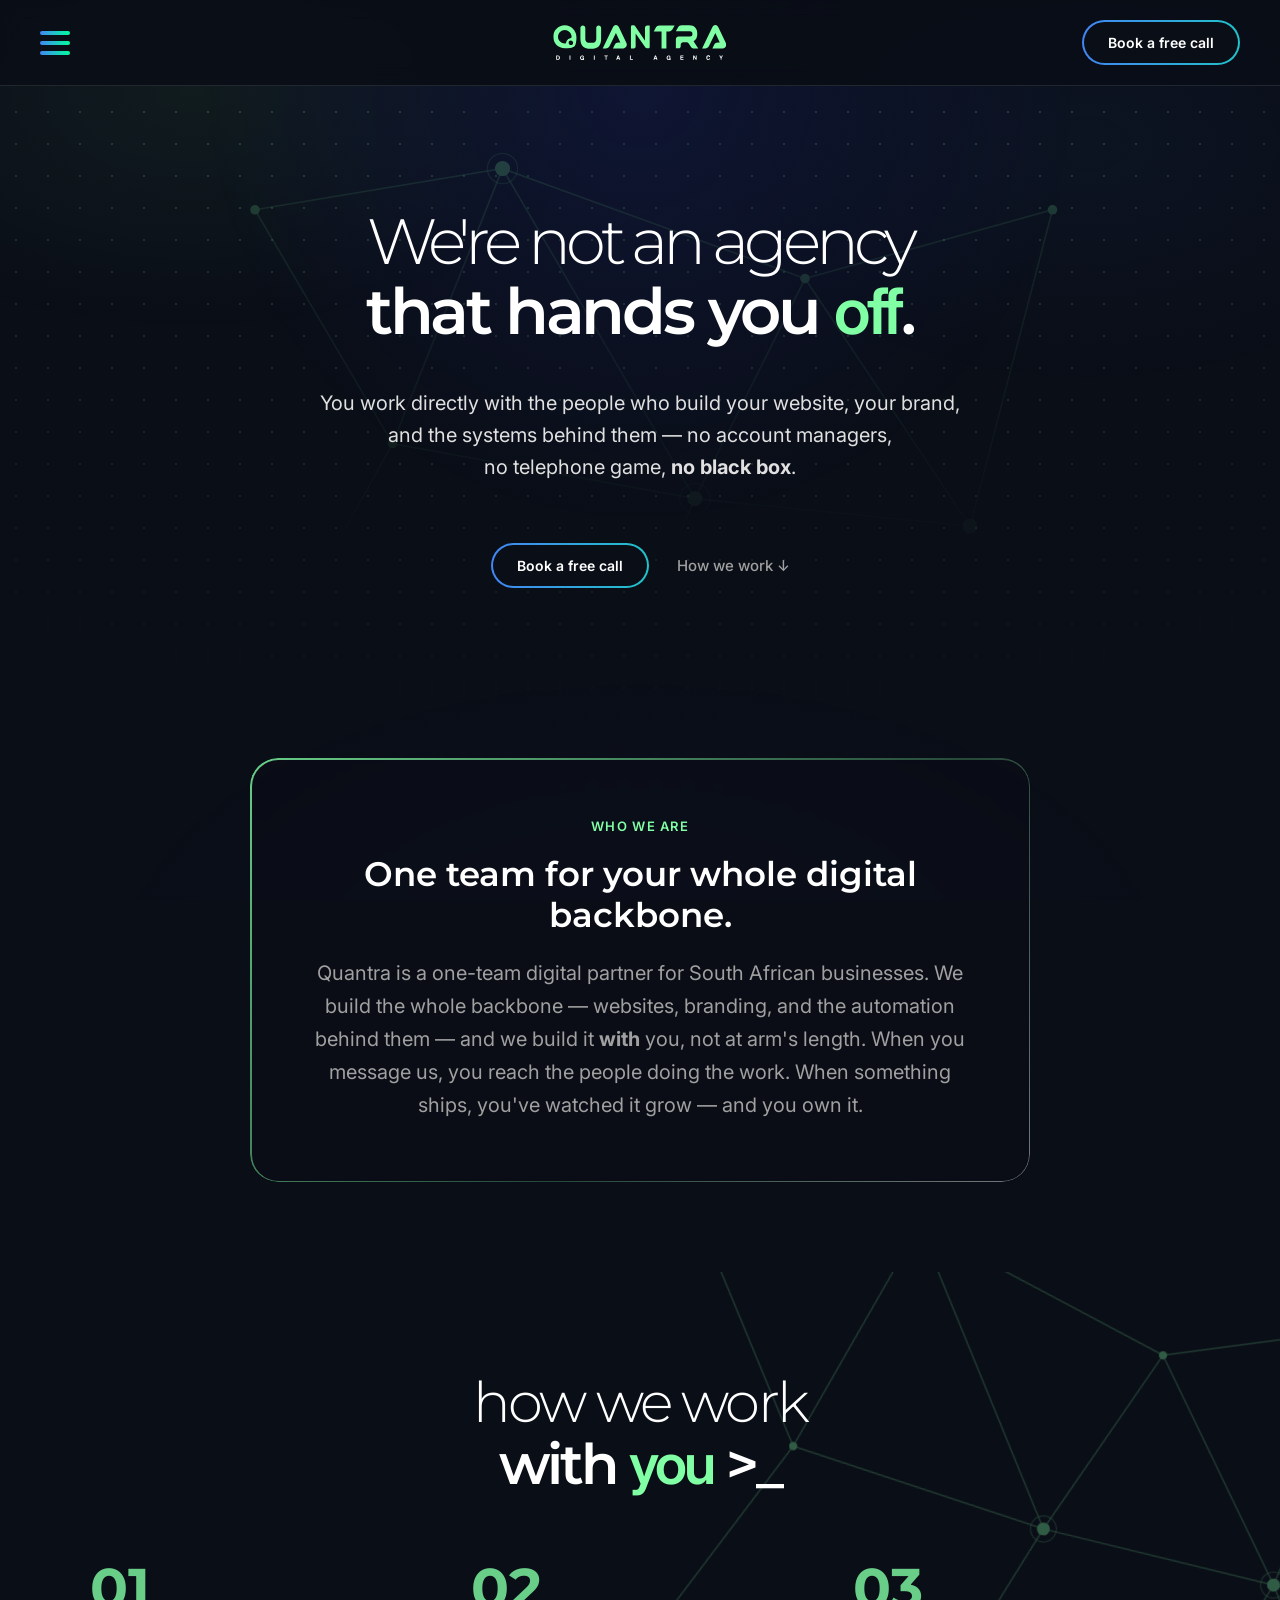
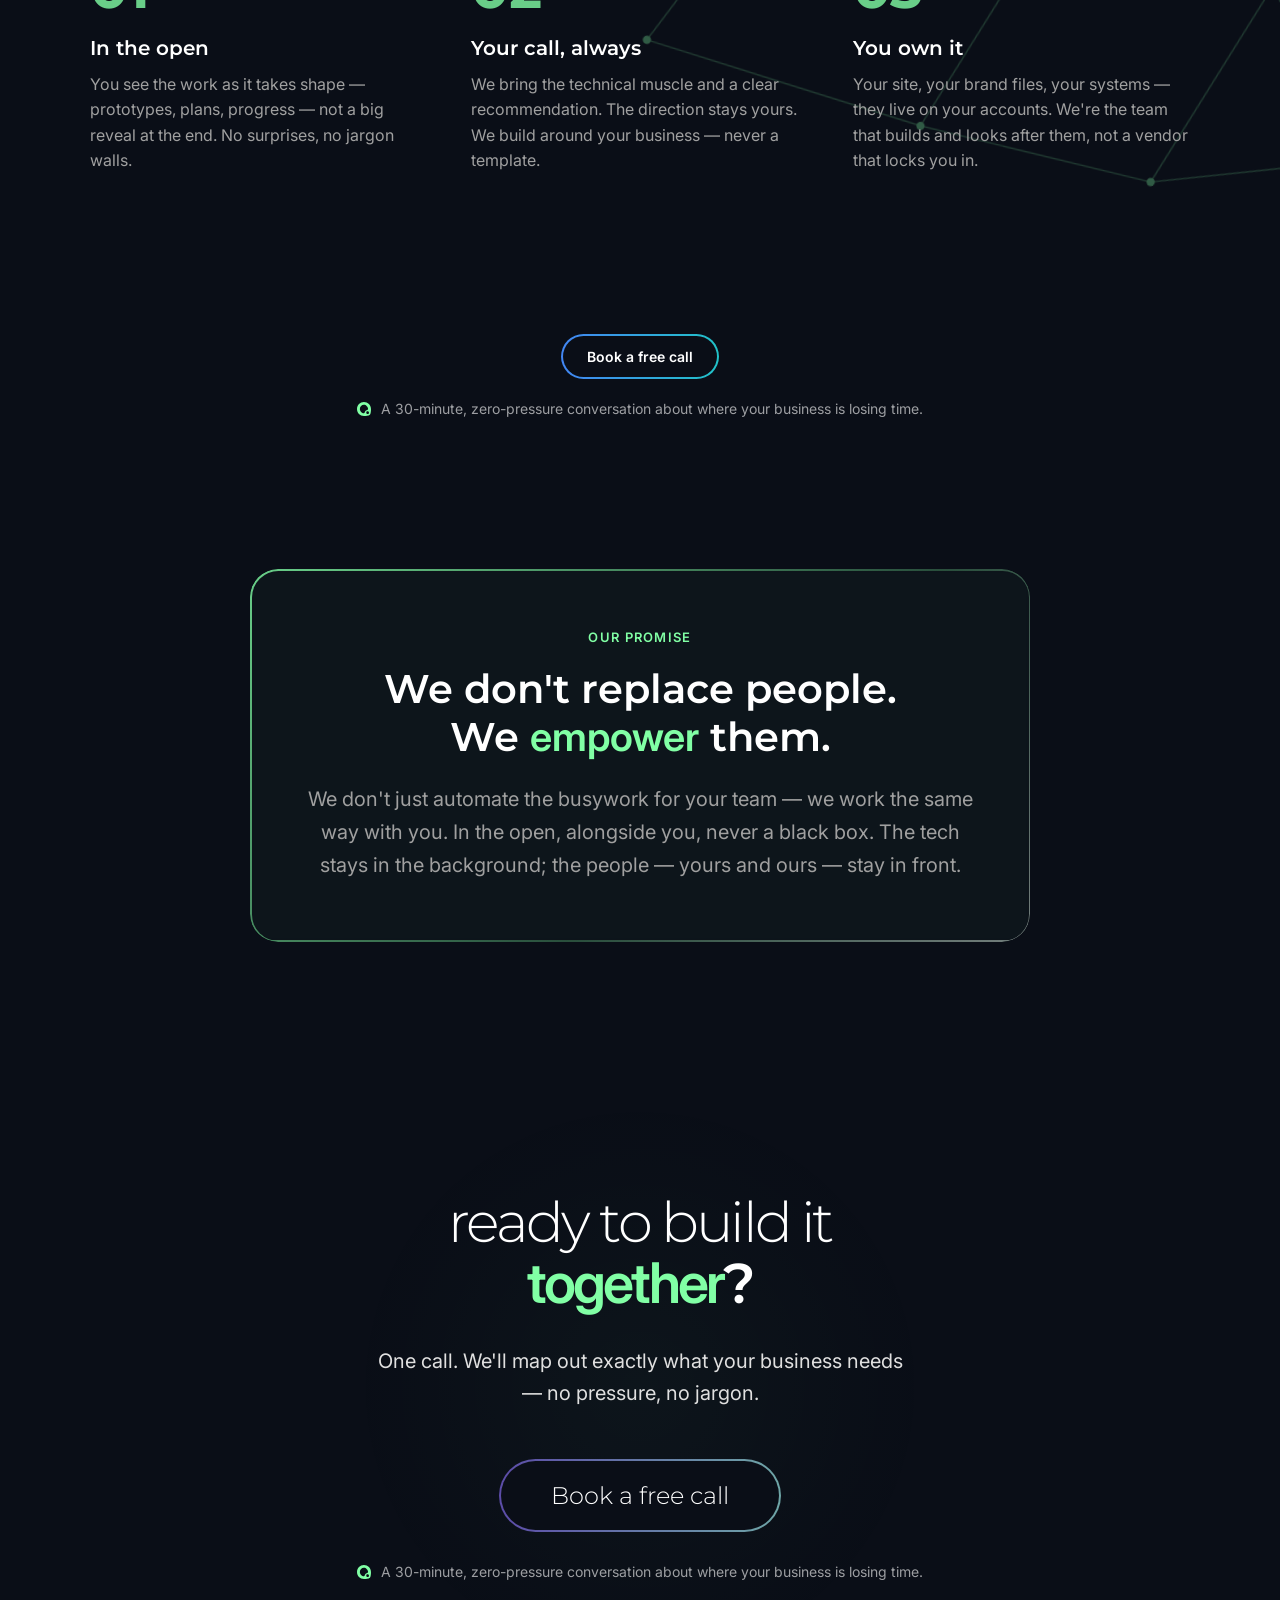
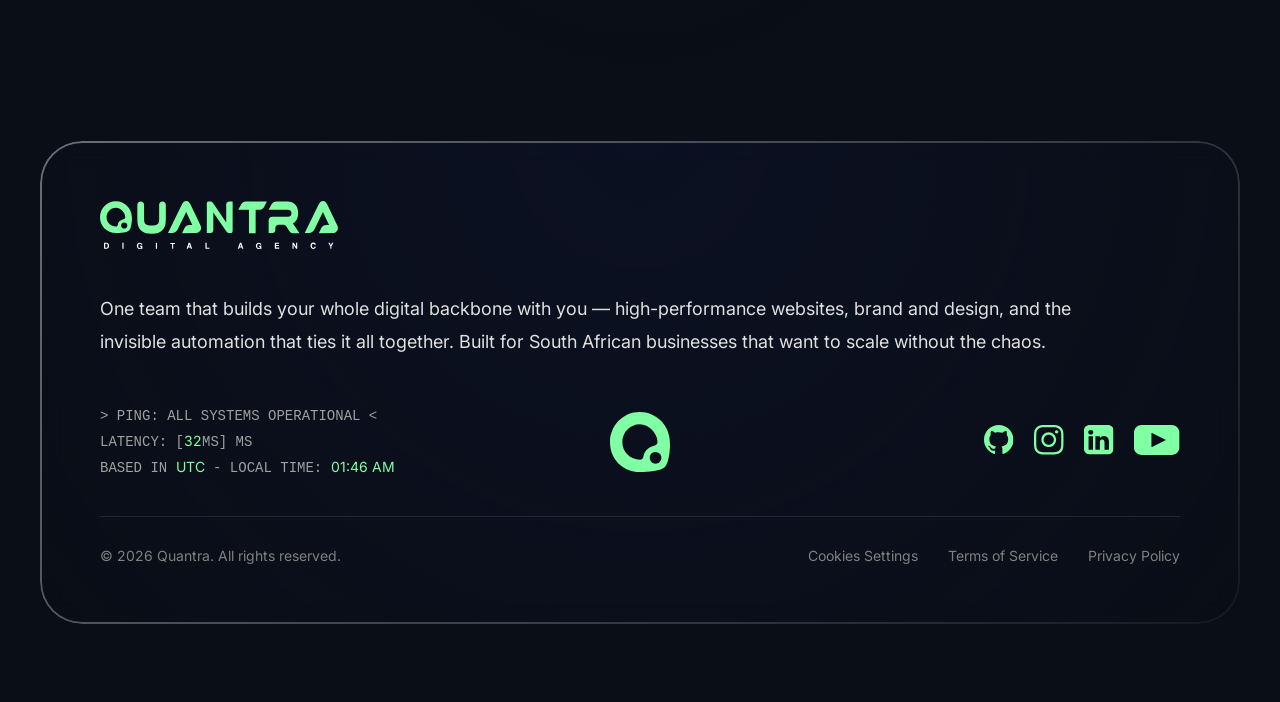
==== pages/about.html @ 76e0c2a2 "Site refresh: per-service design system, contact API, new pages, tool logos - Per-service accent sys" ====
<!DOCTYPE html>
<html lang="en">
<head>
    <meta charset="UTF-8">
    <meta name="viewport" content="width=device-width, initial-scale=1.0">
    <link rel="icon" type="image/svg+xml" href="/assets/brand/icon-logo.svg">
    <title>About — Quantra Digital | You work directly with the team that builds it</title>
    <link rel="preconnect" href="https://fonts.googleapis.com">
    <link rel="preconnect" href="https://fonts.gstatic.com" crossorigin>
    <link href="https://fonts.googleapis.com/css2?family=Inter:wght@400;500;600&family=Montserrat:wght@300;600;700&display=swap" rel="stylesheet">
    <link rel="stylesheet" href="/css/styles.css">
    <meta name="description" content="Quantra Digital is a one-team digital partner for South African businesses. We build your websites, branding, and automation with you — directly, in the open, and you own everything we ship.">
    <link rel="canonical" href="https://quantratech.co.za/about">
    <meta name="robots" content="index,follow">
    <meta name="theme-color" content="#0A0E17">
    <meta property="og:type" content="website">
    <meta property="og:site_name" content="Quantra Digital">
    <meta property="og:title" content="About — Quantra Digital | You work directly with the team that builds it">
    <meta property="og:description" content="One team that builds your whole digital backbone with you — directly, in the open, and you own everything we ship. Built for South African businesses.">
    <meta property="og:url" content="https://quantratech.co.za/about">
    <meta property="og:image" content="https://quantratech.co.za/assets/brand/og-image.png">
    <meta property="og:image:width" content="1200">
    <meta property="og:image:height" content="630">
    <meta name="twitter:card" content="summary_large_image">
    <meta name="twitter:title" content="About — Quantra Digital">
    <meta name="twitter:description" content="One team that builds your whole digital backbone with you — directly, in the open, and you own everything we ship.">
    <meta name="twitter:image" content="https://quantratech.co.za/assets/brand/og-image.png">
</head>
<body>

    <nav class="navbar">
        <div class="hamburger">
            <span></span>
            <span></span>
            <span></span>
        </div>
        <div class="logo">
            <img src="/assets/brand/QuantraDigital_Logo_Full.svg" alt="Quantra Logo" class="logo-img">
        </div>
        <a href="/contact?from=about" class="nav-btn">Book a free call</a>
    </nav>

    <div class="side-menu-overlay"></div>
    <div class="side-menu">
        <div class="side-menu-header">
            <span class="terminal-title">root@quantra:~#</span>
            <button class="close-menu-btn">&times;</button>
        </div>
        <div class="side-menu-links">
            <a href="/" class="terminal-link">
                <span class="prompt">&gt;_</span> <span class="link-text">Home</span>
            </a>
            <a href="/web-dev" class="terminal-link">
                <span class="prompt">&gt;_</span> <span class="link-text">Web Development</span>
            </a>
            <a href="/design" class="terminal-link">
                <span class="prompt">&gt;_</span> <span class="link-text">Branding &amp; Design</span>
            </a>
            <a href="/automation" class="terminal-link">
                <span class="prompt">&gt;_</span> <span class="link-text">Automation</span>
            </a>
            <a href="/about" class="terminal-link active-link">
                <span class="prompt">&gt;_</span> <span class="link-text">About</span>
            </a>
            <div class="terminal-link disabled">
                <span class="prompt">&gt;_</span> <span class="link-text">Coming Soon<span class="blink">_</span></span>
            </div>
            <a href="/contact?from=menu" class="terminal-link">
                <span class="prompt">&gt;_</span> <span class="link-text">Book a Call</span>
            </a>
        </div>
    </div>

    <!-- 1. HERO — identity-led -->
    <header class="hero-section">
        <div class="hero-content">
            <h1 class="hero-title-light">We're not an agency</h1>
            <h2 class="hero-title-bold">that hands you <span class="brand-green">off</span>.</h2>
            <p class="hero-subtitle">
                You work directly with the people who build your website, your brand,<br>
                and the systems behind them &mdash; no account managers,<br>
                no telephone game, <strong>no black box</strong>.
            </p>
            <div class="hero-cta-row">
                <a href="/contact?from=about" class="nav-btn">Book a free call</a>
                <a href="#how" class="hero-secondary-link">How we work &darr;</a>
            </div>
        </div>
    </header>

    <!-- 2. WHO WE ARE — warm / soft -->
    <section class="warm-section">
        <div class="warm-card">
            <span class="warm-eyebrow">Who we are</span>
            <h2 class="warm-title">One team for your whole digital backbone.</h2>
            <p class="warm-body">
                Quantra is a one-team digital partner for South African businesses. We build the
                whole backbone &mdash; websites, branding, and the automation behind them &mdash;
                and we build it <strong>with</strong> you, not at arm's length. When you message us,
                you reach the people doing the work. When something ships, you've watched it grow
                &mdash; and you own it.
            </p>
        </div>
    </section>

    <!-- 3. HOW WE WORK WITH YOU — numbered (parallax host) -->
    <section class="why-section has-parallax" id="how">
        <div class="parallax-node parallax-node--a" data-speed="-0.22" data-tf="rotate(8deg) scale(1.15)" aria-hidden="true"></div>
        <div class="why-inner">
            <div class="why-heading">
                <h2 class="empower-light">how we work</h2>
                <h2 class="empower-bold">with <span class="brand-green">you</span> &gt;_</h2>
            </div>
            <div class="why-grid">
                <div class="why-item">
                    <div class="why-num">01</div>
                    <h3 class="why-item-title">In the open</h3>
                    <p class="why-item-text">You see the work as it takes shape &mdash; prototypes, plans, progress &mdash; not a big reveal at the end. No surprises, no jargon walls.</p>
                </div>
                <div class="why-item">
                    <div class="why-num">02</div>
                    <h3 class="why-item-title">Your call, always</h3>
                    <p class="why-item-text">We bring the technical muscle and a clear recommendation. The direction stays yours. We build around your business &mdash; never a template.</p>
                </div>
                <div class="why-item">
                    <div class="why-num">03</div>
                    <h3 class="why-item-title">You own it</h3>
                    <p class="why-item-text">Your site, your brand files, your systems &mdash; they live on your accounts. We're the team that builds and looks after them, not a vendor that locks you in.</p>
                </div>
            </div>
        </div>
    </section>

    <!-- 4. MID CTA -->
    <section class="cta-section">
        <a href="/contact?from=about-mid" class="nav-btn">Book a free call</a>
        <div class="cta-note">
            <img src="/assets/brand/icon-logo.svg" alt="Quantra Icon" class="cta-icon">
            <span class="cta-note-text">A 30-minute, zero-pressure conversation about where your business is losing time.</span>
        </div>
    </section>

    <!-- 5. THE PROMISE — warm / soft -->
    <section class="warm-section">
        <div class="warm-card warm-card--promise">
            <span class="warm-eyebrow">Our promise</span>
            <h2 class="warm-title">We don't replace people.<br>We <span class="brand-green">empower</span> them.</h2>
            <p class="warm-body">
                We don't just automate the busywork for your team &mdash; we work the same way with
                you. In the open, alongside you, never a black box. The tech stays in the background;
                the people &mdash; yours and ours &mdash; stay in front.
            </p>
        </div>
    </section>

    <!-- 6. FINAL CTA -->
    <section class="final-cta-section">
        <div class="final-cta-container">
            <div class="final-cta-header">
                <h2 class="empower-light">ready to build it</h2>
                <h2 class="empower-bold"><span class="brand-green">together</span>?</h2>
                <p class="final-cta-subtitle">One call. We'll map out exactly what your business needs<br>&mdash; no pressure, no jargon.</p>
            </div>
            <a href="/contact?from=about-final" class="large-cta-btn">Book a free call</a>
            <div class="cta-note">
                <img src="/assets/brand/icon-logo.svg" alt="Quantra Icon" class="cta-icon">
                <span class="cta-note-text">A 30-minute, zero-pressure conversation about where your business is losing time.</span>
            </div>
        </div>
    </section>

    <footer class="footer-section">
        <div class="footer-card">
            <img src="/assets/brand/QuantraDigital_Logo_Full.svg" alt="Quantra Logo" class="footer-logo">
            <p class="footer-bio">One team that builds your whole digital backbone with you &mdash; high-performance websites, brand and design, and the invisible automation that ties it all together. Built for South African businesses that want to scale without the chaos.</p>
            <div class="footer-middle">
                <div class="footer-terminal">
                    <p>&gt; PING: ALL SYSTEMS OPERATIONAL &lt;</p>
                    <p>LATENCY: [<span id="live-latency" class="brand-green">23</span>ms] MS</p>
                    <p>BASED IN <span id="live-location" class="brand-green">LOADING...</span> - Local Time: <span id="live-time" class="brand-green">00:00</span></p>
                </div>
                <div class="footer-centerpiece">
                    <img src="/assets/brand/icon-logo.svg" alt="Spinning Logo" class="spin-logo">
                </div>
                <div class="footer-socials">
                    <a href="https://github.com/Zewn-ops" target="_blank" class="social-icon">
                        <img src="/assets/social/icon-github.svg" alt="GitHub">
                    </a>
                    <a href="https://www.instagram.com/quantra.digital/" target="_blank" class="social-icon">
                        <img src="/assets/social/icon-instagram.svg" alt="Instagram">
                    </a>
                    <a href="https://www.linkedin.com/company/quantratech-digital-agency" target="_blank" class="social-icon">
                        <img src="/assets/social/icon-linkedin.svg" alt="LinkedIn">
                    </a>
                    <a href="https://www.youtube.com/@QuantraDigital" target="_blank" class="social-icon">
                        <img src="/assets/social/icon-youtube.svg" alt="YouTube">
                    </a>
                </div>
            </div>
            <div class="footer-divider"></div>
            <div class="footer-bottom">
                <p>&copy; 2026 Quantra. All rights reserved.</p>
                <div class="footer-links">
                    <a href="/cookies">Cookies Settings</a>
                    <a href="/terms">Terms of Service</a>
                    <a href="/privacy">Privacy Policy</a>
                </div>
            </div>
        </div>
    </footer>

    <div class="glass-modal-overlay" id="feature-modal">
        <div class="glass-modal-card">
            <div class="modal-header">
                <span class="terminal-title">root@quantra</span>
                <button class="close-modal-btn" id="close-feature-modal">&times;</button>
            </div>
            <div class="modal-body">
                <img src="" alt="Feature Icon" id="modal-icon" class="modal-feature-icon">
                <span class="modal-terminal-prompt" id="modal-term-text"></span>
                <p id="modal-paragraph-text"></p>
            </div>
        </div>
    </div>

    <div class="glass-modal-overlay" id="process-modal">
        <div class="glass-modal-card">
            <div class="modal-header">
                <span class="terminal-title">root@quantra</span>
                <button class="close-modal-btn" id="close-process-modal">&times;</button>
            </div>
            <div class="modal-body">
                <span class="modal-terminal-prompt" id="process-term-text"></span>
                <p id="process-paragraph-text"></p>
            </div>
        </div>
    </div>

    <script src="/js/main.js"></script>
</body>
</html>
---- css/styles.css ----
@import url('tokens.css');

/* --- 0. CSS CUSTOM PROPERTIES --- */
:root {
    --brand-green: #81FFA5;
    --bg-dark: #0A0E17;
    --text-light: #e0e0e0;
    --border-subtle: rgba(255, 255, 255, 0.1);
    --bg-tint-pledge: rgba(129, 255, 165, 0.015);
}

/* --- 1. GLOBAL RESET & TYPOGRAPHY --- */
* {
    margin: 0;
    padding: 0;
    box-sizing: border-box;
    font-family: 'Inter', sans-serif;
}

html {
    background-color: var(--bg-dark);
}

body {
    background-color: transparent; /* ambient bg layers (Section 24) show through */
    color: white;
    position: relative; /* positioning context for .parallax-bg (Section 24) */
}

/* --- 2. NAVIGATION BAR --- */
.navbar {
    display: flex;
    justify-content: space-between;
    align-items: center;
    padding: 20px 40px;
    border-bottom: 1px solid var(--border-subtle);
    position: sticky;
    top: 0;
    z-index: 100;
    background-color: rgba(10, 14, 23, 0.85);
    backdrop-filter: blur(10px);
    -webkit-backdrop-filter: blur(10px);
}

/* - 3. HAMBURGER MENU - */
.hamburger {
    display: flex;
    flex-direction: column;
    gap: 6px;
    cursor: pointer;
    position: relative;
    z-index: 100;
}

.hamburger span {
    width: 30px;
    height: 4px;
    border-radius: 2px;
    background: linear-gradient(90deg, #4286f4, #00ff9d);
}

/* --- 4. LOGO --- */
.logo {
    position: absolute;
    left: 50%;
    transform: translateX(-50%);
}

.logo-img {
    height: 35px;
    width: auto;
    max-width: 250px;
    display: block;
}

/* --- 5. NAV BUTTONS --- */
.nav-btn {
    -webkit-appearance: none;
    appearance: none;
    display: inline-block;
    text-align: center;
    text-decoration: none;

    background-color: transparent;
    color: white !important; /* needed to override browser link/button colour defaults */
    padding: 12px 24px;
    font-size: 14px;
    border-radius: 30px;
    cursor: pointer;
    font-weight: 600;

    border: 2px solid transparent;
    background-image:
        linear-gradient(var(--bg-dark), var(--bg-dark)),
        linear-gradient(to right, #4286f4, #00ff9d);
    background-origin: border-box;
    -webkit-background-clip: padding-box, border-box;
    background-clip: padding-box, border-box;
}

/* Back button — same pill shape, slightly muted */
.nav-back-btn {
    opacity: 0.75;
    font-size: 13px;
}
.nav-back-btn:hover {
    opacity: 1;
}

/* --- 6. HERO SECTION --- */
.hero-section {
    display: flex;
    justify-content: center;
    padding: 120px 20px 80px 20px;
    text-align: center;
    background: radial-gradient(circle at top, var(--hero-glow) 0%, transparent 50%);
}

.hero-content {
    max-width: 1000px;
    display: flex;
    flex-direction: column;
    align-items: center;
    position: relative; /* sit above the sharp-hero node motif (Section 24) */
    z-index: 1;
}

.hero-title-light {
    font-family: 'Montserrat', sans-serif;
    font-size: 64px;
    font-weight: 300;
    letter-spacing: -0.08em;
    line-height: 1.1;
}

.hero-title-bold {
    font-family: 'Montserrat', sans-serif;
    font-size: 64px;
    font-weight: 600;
    letter-spacing: -0.05em;
    line-height: 1.1;
    margin-bottom: 40px;
}

.hero-subtitle, .hero-description {
    font-family: 'Inter', sans-serif;
    font-size: 20px;
    color: var(--text-light);
    line-height: 1.6;
    margin-bottom: 20px;
}

/* --- 7. BRAND COLOURS --- */
.brand-green {
    color: var(--brand-green);
}

.hero-highlight {
    display: inline-block;
    background: linear-gradient(90deg, #4b6cb7, #5c4ca8);
    color: white;
    padding: 6px 12px;
    border-radius: 4px;
    font-weight: 600;
    font-size: 16px;
    margin-top: 10px;
}

/* --- 8. EMPOWER SECTION --- */
.empower-section {
    padding: 100px 40px;
    display: flex;
    justify-content: center;
}

.empower-content {
    display: flex;
    max-width: 1400px;
    width: 100%;
    gap: 40px;
    align-items: center;
}

.empower-left {
    flex: 0 0 40%;
    max-width: 40%;
    display: flex;
    flex-direction: column;
    justify-content: center;
}

.empower-light {
    font-family: 'Montserrat', sans-serif;
    font-size: 56px;
    font-weight: 300;
    letter-spacing: -0.05em;
    line-height: 1.1;
}

.empower-bold {
    font-family: 'Montserrat', sans-serif;
    font-size: 56px;
    font-weight: 600;
    letter-spacing: -0.05em;
    line-height: 1.1;
}

.empower-icon {
    font-size: 40px;
    margin: 80px 0;
}

.empower-text p {
    font-family: 'Inter', sans-serif;
    font-size: 20px;
    color: var(--text-light);
    line-height: 1.6;
    margin-bottom: 20px;
}

.terminal-prompt {
    color: var(--brand-green);
    font-weight: bold;
    font-family: monospace;
    font-size: 18px;
}

.empower-right {
    flex: 0 0 60%;
    max-width: 60%;
    padding: 80px 50px;
    border-radius: 80px 0px 80px 0px;
    overflow: visible;

    background-image: url('/assets/logos/bg-mountain.webp');
    background-size: cover;
    background-position: center;
    background-repeat: no-repeat;
}

.cards-grid {
    display: grid;
    grid-template-columns: 1fr 1fr;
    gap: 24px;
    width: 100%;
}

/* --- 9. FEATURE CARDS (Apple glass) --- */
.feature-card {
    padding: 40px 20px;
    display: flex;
    flex-direction: column;
    align-items: center;
    justify-content: center;
    border-radius: 32px;
    text-align: center;
    position: relative;
    z-index: 1;
    cursor: pointer;

    background: rgba(10, 14, 23, 0.4);
    backdrop-filter: blur(1px);
    -webkit-backdrop-filter: blur(1px);

    transition: transform 0.5s cubic-bezier(0.25, 1, 0.5, 1), box-shadow 0.5s cubic-bezier(0.25, 1, 0.5, 1);
}

.feature-card:hover {
    transform: translateY(-8px);
    box-shadow: 0 20px 40px rgba(0, 0, 0, 0.5), 0 0 20px rgba(var(--brand-green-rgb), 0.05);
}

/* Border base */
.feature-card::before {
    content: "";
    position: absolute;
    inset: 0;
    border-radius: 32px;
    padding: 2px;
    -webkit-mask:
        linear-gradient(#fff 0 0) content-box,
        linear-gradient(#fff 0 0);
    -webkit-mask-composite: xor;
    mask-composite: exclude;
    z-index: -1;
}

/* Shimmer gradients */
.border-green::before {
    background: linear-gradient(135deg,
        rgba(var(--brand-green-rgb), 1) 0%,
        rgba(var(--brand-green-rgb), 1) 17%,
        rgba(var(--brand-green-rgb), 0.3) 34%,
        rgba(var(--brand-green-rgb), 1) 53%,
        rgba(var(--brand-green-rgb), 1) 75%,
        rgba(var(--brand-green-rgb), 0.3) 100%
    );
}

.border-white::before {
    background: linear-gradient(135deg,
        rgba(255, 255, 255, 1) 0%,
        rgba(255, 255, 255, 1) 17%,
        rgba(255, 255, 255, 0.3) 34%,
        rgba(255, 255, 255, 1) 53%,
        rgba(255, 255, 255, 1) 75%,
        rgba(255, 255, 255, 0.3) 100%
    );
}

.feature-svg {
    height: 60px;
    width: auto;
    margin-bottom: 20px;
    display: inline-block;
}

.feature-card h4 {
    font-family: 'Montserrat', sans-serif;
    font-size: 24px;
    font-weight: 700;
    margin-bottom: 12px;
    line-height: 1.2;
}

.feature-card p {
    font-size: 20px;
    font-weight: 500;
    color: var(--text-light);
    line-height: 1.4;
}

/* --- 10. CTA SECTION --- */
.cta-section {
    display: flex;
    flex-direction: column;
    align-items: center;
    justify-content: center;
    gap: 20px;
    padding: 60px 0;
    text-align: center;
}

.cta-note {
    display: flex;
    align-items: center;
    gap: 10px;
}

.cta-icon {
    width: 14px;
    height: 14px;
}

.cta-note-text {
    font-size: 14px;
    color: rgba(255, 255, 255, 0.6);
    margin: 0;
    line-height: 1.4;
    text-align: left;
}

/* --- 11. LOGO SLIDER SECTION --- */
.slider-section {
    display: flex;
    justify-content: center;
    padding: 40px 40px 120px;
}

.slider-card {
    max-width: 1400px;
    width: 100%;
    background: radial-gradient(circle at center bottom, #000061 0%, var(--bg-dark) 70%);
    border-radius: 42px;
    padding: 80px 40px 120px;
    text-align: center;
    position: relative;
    z-index: 1;
    transition: none;
}

.slider-card:hover {
    transform: none;
    box-shadow: none;
}

.slider-card::before {
    content: "";
    position: absolute;
    inset: 0;
    border-radius: 42px;
    padding: 2px;
    background: linear-gradient(135deg,
        rgba(255, 255, 255, 1) 0%,
        rgba(255, 255, 255, 1) 17%,
        rgba(255, 255, 255, 0.3) 34%,
        rgba(255, 255, 255, 1) 53%,
        rgba(255, 255, 255, 1) 75%,
        rgba(255, 255, 255, 0.3) 100%
    );
    -webkit-mask: linear-gradient(#fff 0 0) content-box, linear-gradient(#fff 0 0);
    -webkit-mask-composite: xor;
    mask-composite: exclude;
    z-index: -1;
}

.slider-title {
    margin-bottom: 60px;
}

.slider-container {
    width: 100%;
    overflow: hidden;
    padding: 30px 0;
    -webkit-mask-image: linear-gradient(to right, transparent, black 10%, black 90%, transparent);
    mask-image: linear-gradient(to right, transparent, black 10%, black 90%, transparent);
}

.logo-track {
    display: flex;
    align-items: center;
    gap: 120px;
    width: max-content;
    animation: scrollLogos 40s linear infinite;
}

.slider-container:hover .logo-track {
    animation-play-state: paused;
}

.clickable-logo {
    transition: transform 0.4s cubic-bezier(0.25, 1, 0.5, 1), filter 0.4s ease;
    cursor: pointer;
    will-change: transform;
    z-index: 1;
    position: relative;
}

.clickable-logo:hover {
    transform: translateY(-10px);
    filter: drop-shadow(0px 0px 15px rgba(129, 255, 165, 0.4));
    z-index: 10;
}

.client-logo {
    height: 55px;
    width: auto;
    object-fit: contain;
}

@keyframes scrollLogos {
    0%   { transform: translateX(0); }
    100% { transform: translateX(calc(-50% - 60px)); }
}

/* Pagination dots (unused but kept for potential future use) */
.slider-dots { display: flex; justify-content: center; gap: 12px; margin-top: 60px; }
.slider-dots .dot { width: 12px; height: 12px; border-radius: 50%; background-color: #3f36a6; }
.slider-dots .dot.active { background-color: var(--brand-green); }

/* --- 12. TOOLS TICKER (dark green variant) --- */
.tools-card {
    background: radial-gradient(circle at center bottom, #152B1B 0%, var(--bg-dark) 70%);
}

/* --- 13. INFRASTRUCTURE SECTION --- */
.infra-section {
    display: flex;
    justify-content: center;
    padding: 120px 40px;
}

.infra-container {
    max-width: 1400px;
    width: 100%;
}

.infra-header {
    margin-bottom: 80px;
    text-align: left;
}

.infra-subtitle {
    font-size: 18px;
    color: var(--text-light);
    margin-top: 24px;
    font-weight: 400;
}

.infra-grid {
    display: grid;
    grid-template-columns: repeat(3, 1fr);
    gap: 64px;
}

.infra-card {
    padding: 60px 40px;
    background: rgba(30, 41, 69, 0.2);
    border-radius: 24px;
    text-align: center;
    position: relative;
    z-index: 1;
    backdrop-filter: blur(2px);
    -webkit-backdrop-filter: blur(2px);
    display: flex;
    flex-direction: column;
    align-items: center;
    cursor: pointer;

    transition: transform 0.5s cubic-bezier(0.25, 1, 0.5, 1), box-shadow 0.5s cubic-bezier(0.25, 1, 0.5, 1);
}

.infra-card:hover {
    transform: translateY(-8px);
    box-shadow: 0 20px 40px rgba(0, 0, 0, 0.5), 0 0 20px rgba(var(--brand-green-rgb), 0.05);
}

.infra-card::before {
    content: "";
    position: absolute;
    inset: 0;
    border-radius: 24px;
    padding: 2px;
    background: linear-gradient(135deg,
        rgba(255, 255, 255, 1) 0%,
        rgba(255, 255, 255, 1) 17%,
        rgba(255, 255, 255, 0.3) 34%,
        rgba(255, 255, 255, 1) 53%,
        rgba(255, 255, 255, 1) 75%,
        rgba(255, 255, 255, 0.3) 100%
    );
    -webkit-mask: linear-gradient(#fff 0 0) content-box, linear-gradient(#fff 0 0);
    -webkit-mask-composite: xor;
    mask-composite: exclude;
    z-index: -1;
}

.infra-icon {
    height: 80px;
    width: auto;
    margin-bottom: 30px;
}

.infra-card-title {
    font-family: 'Montserrat', sans-serif;
    font-size: 36px;
    font-weight: 300;
    margin-bottom: 24px;
    letter-spacing: -0.08em;
    line-height: 1.1;
}

.bold-text {
    font-weight: 600;
}

.infra-card-text {
    font-size: 20px;
    color: #ffffff;
    line-height: 1.7;
    font-weight: 400;
}

/* --- 14. INTEGRATION PROCESS SECTION --- */
.process-section {
    display: flex;
    justify-content: center;
    padding: 120px 40px;
}

.process-container {
    max-width: 1400px;
    width: 100%;
}

.process-header {
    margin-bottom: 60px;
    text-align: left;
}

.process-subtitle {
    font-size: 18px;
    color: var(--text-light);
    margin-top: 16px;
    font-weight: 400;
    line-height: 1.6;
}

.process-subtitle strong {
    font-weight: 700;
    color: white;
}

.process-flow {
    display: flex;
    flex-direction: column;
    align-items: center;
}

.process-card {
    width: 100%;
    border-radius: 24px;
    padding: 50px 60px;
    text-align: center;
    position: relative;
    z-index: 1;
    backdrop-filter: blur(12px);
    -webkit-backdrop-filter: blur(12px);

    transition: transform 0.5s cubic-bezier(0.25, 1, 0.5, 1), box-shadow 0.5s cubic-bezier(0.25, 1, 0.5, 1);
}

.process-step-card {
    cursor: pointer;
}

.process-card:hover,
.process-step-card:hover {
    transform: translateY(-8px);
    box-shadow: 0 20px 40px rgba(0, 0, 0, 0.5), 0 0 20px rgba(129, 255, 165, 0.05);
}

/* Colour modifier classes */
.card-green  { background: radial-gradient(circle at center top, #152B1B 0%, var(--bg-dark) 60%); }
.card-blue   { background: radial-gradient(circle at center top, #000061 0%, var(--bg-dark) 60%); }
.card-purple { background: radial-gradient(circle at center top, #2A1635 0%, var(--bg-dark) 60%); }

.process-card::before {
    content: "";
    position: absolute;
    inset: 0;
    border-radius: 24px;
    padding: 2px;
    background: linear-gradient(135deg,
        rgba(255, 255, 255, 0.8) 0%,
        rgba(255, 255, 255, 0.1) 34%,
        rgba(255, 255, 255, 0.8) 53%,
        rgba(255, 255, 255, 0.1) 100%
    );
    -webkit-mask: linear-gradient(#fff 0 0) content-box, linear-gradient(#fff 0 0);
    -webkit-mask-composite: xor;
    mask-composite: exclude;
    z-index: -1;
}

.process-card-title {
    font-family: 'Montserrat', sans-serif;
    font-size: 36px;
    font-weight: 300;
    letter-spacing: -0.08em;
    line-height: 1.1;
    margin-bottom: 20px;
}

.process-card-text {
    font-size: 20px;
    color: #ffffff;
    line-height: 1.7;
    font-weight: 400;
    max-width: 800px;
    margin: 0 auto;
}

.process-separator {
    height: 100px;
    width: auto;
    margin: 30px 0;
}

/* --- 15. FINAL CTA SECTION --- */
.final-cta-section {
    display: flex;
    justify-content: center;
    padding: 160px 20px;
    text-align: center;
    background: radial-gradient(circle at center, rgba(129, 255, 165, 0.03) 0%, transparent 40%);
}

.final-cta-container {
    display: flex;
    flex-direction: column;
    align-items: center;
    max-width: 800px;
}

.final-cta-header {
    margin-bottom: 50px;
}

.final-cta-subtitle {
    font-size: 20px;
    color: var(--text-light);
    margin-top: 30px;
    line-height: 1.6;
}

.large-cta-btn {
    display: inline-block;
    text-decoration: none;
    background-color: transparent;
    color: white;
    padding: 20px 50px;
    font-family: 'Montserrat', sans-serif;
    font-size: 24px;
    font-weight: 300;
    border-radius: 40px;
    cursor: pointer;
    margin-bottom: 30px;
    border: 2px solid transparent;
    background-image:
        linear-gradient(var(--bg-dark), var(--bg-dark)),
        linear-gradient(to right, #5c4ca8, var(--brand-green));
    background-origin: border-box;
    background-clip: padding-box, border-box;

    transition: transform 0.3s cubic-bezier(0.25, 1, 0.5, 1), box-shadow 0.3s cubic-bezier(0.25, 1, 0.5, 1);
}

.large-cta-btn:hover {
    transform: translateY(-3px) scale(1.03);
    box-shadow: 0 10px 30px rgba(129, 255, 165, 0.2);
}

/* --- 16. FOOTER SECTION --- */
.footer-section {
    display: flex;
    justify-content: center;
    padding: 0 40px 80px;
}

.footer-card {
    max-width: 1400px;
    width: 100%;
    background: radial-gradient(circle at center top, rgba(20, 30, 80, 0.2) 0%, rgba(10, 14, 23, 0.8) 100%);
    border-radius: 42px;
    padding: 60px;
    position: relative;
    z-index: 1;
    backdrop-filter: blur(12px);
    -webkit-backdrop-filter: blur(12px);
}

.footer-card::before {
    content: "";
    position: absolute;
    inset: 0;
    border-radius: 42px;
    padding: 2px;
    background: linear-gradient(135deg, rgba(255, 255, 255, 0.4) 0%, rgba(255, 255, 255, 0.05) 50%, rgba(255, 255, 255, 0.4) 100%);
    -webkit-mask: linear-gradient(#fff 0 0) content-box, linear-gradient(#fff 0 0);
    -webkit-mask-composite: xor;
    mask-composite: exclude;
    z-index: -1;
}

.footer-logo {
    height: 48px;
    margin-bottom: 40px;
}

.footer-bio {
    font-size: 18px;
    color: var(--text-light);
    line-height: 1.8;
    max-width: 1000px;
    margin-bottom: 50px;
}

.footer-middle {
    display: flex;
    justify-content: space-between;
    align-items: center;
    margin-bottom: 40px;
    width: 100%;
}

.footer-terminal { flex: 1; }

.footer-terminal p {
    font-family: monospace;
    font-size: 14px;
    color: #a0a0a0;
    margin-bottom: 8px;
    text-transform: uppercase;
}

.footer-terminal p:last-child { margin-bottom: 0; }

.footer-centerpiece {
    flex: 1;
    display: flex;
    justify-content: center;
}

.spin-logo {
    height: 60px;
    width: auto;
    animation: slowSpin 8s linear infinite;
}

@keyframes slowSpin {
    0%   { transform: rotate(0deg); }
    100% { transform: rotate(360deg); }
}

.footer-socials {
    flex: 1;
    display: flex;
    justify-content: flex-end;
    gap: 20px;
}

.footer-socials img {
    height: 30px;
    transition: transform 0.2s ease;
}

.footer-socials img:hover {
    transform: translateY(-3px) scale(1.1);
}

.footer-divider {
    height: 1px;
    background: var(--border-subtle);
    margin-bottom: 30px;
}

.footer-bottom {
    display: flex;
    justify-content: space-between;
    align-items: center;
    font-size: 14px;
    color: #808080;
}

.footer-links {
    display: flex;
    gap: 30px;
}

.footer-links a {
    color: #808080;
    text-decoration: none;
    transition: color 0.2s ease;
}

.footer-links a:hover { color: white; }

/* --- 17. LEGAL / POLICY PAGES --- */
.policy-section {
    display: flex;
    justify-content: center;
    padding: 80px 40px 80px;
}

.policy-card {
    max-width: 900px;
    width: 100%;
    background: linear-gradient(180deg, rgba(20, 30, 80, 0.1) 0%, rgba(10, 14, 23, 0.4) 100%);
    border-radius: 24px;
    padding: 60px 80px;
    position: relative;
    z-index: 1;
    backdrop-filter: blur(12px);
    -webkit-backdrop-filter: blur(12px);
}

.policy-card::before {
    content: "";
    position: absolute;
    inset: 0;
    border-radius: 24px;
    padding: 2px;
    background: linear-gradient(135deg, rgba(255, 255, 255, 0.3) 0%, rgba(255, 255, 255, 0.05) 50%, rgba(255, 255, 255, 0.3) 100%);
    -webkit-mask: linear-gradient(#fff 0 0) content-box, linear-gradient(#fff 0 0);
    -webkit-mask-composite: xor;
    mask-composite: exclude;
    z-index: -1;
}

.last-updated {
    font-family: monospace;
    color: var(--brand-green);
    margin-top: 10px;
    margin-bottom: 40px;
    font-size: 14px;
}

.policy-text h2 {
    font-family: 'Montserrat', sans-serif;
    font-size: 24px;
    font-weight: 500;
    color: white;
    margin-top: 40px;
    margin-bottom: 16px;
}

.policy-text p {
    font-size: 16px;
    color: #b0b0b0;
    line-height: 1.8;
    margin-bottom: 20px;
}

/* --- 18. CONTACT FORM PAGE --- */
.form-section {
    display: flex;
    justify-content: center;
    padding: 80px 40px 120px;
}

.form-card {
    max-width: 800px;
    width: 100%;
    background: radial-gradient(circle at center top, #000061 0%, var(--bg-dark) 100%);
    border-radius: 32px;
    padding: 60px 80px;
    position: relative;
    z-index: 1;
    backdrop-filter: blur(12px);
    -webkit-backdrop-filter: blur(12px);
    text-align: center;
}

/* Thank-you card variant — wider, taller feel */
.form-card--thank-you {
    max-width: 700px;
    padding: 100px 60px;
}

.form-card--thank-you .form-header {
    margin-bottom: 40px;
}

.form-card--thank-you .form-header h2 {
    font-size: 48px;
    margin-bottom: -10px;
}

.form-card--thank-you .form-header p {
    font-family: 'Montserrat', sans-serif;
    margin-top: 30px;
    font-size: 18px;
    line-height: 1.8;
    color: #b0b0b0;
    max-width: 550px;
    margin-left: auto;
    margin-right: auto;
}

.form-card::before {
    content: "";
    position: absolute;
    inset: 0;
    border-radius: 32px;
    padding: 2px;
    background: linear-gradient(135deg, rgba(255,255,255,0.6) 0%, rgba(255,255,255,0.05) 100%);
    -webkit-mask: linear-gradient(#fff 0 0) content-box, linear-gradient(#fff 0 0);
    -webkit-mask-composite: xor;
    mask-composite: exclude;
    z-index: -1;
}

.form-header {
    margin-bottom: 50px;
}

.form-header p {
    color: #b0b0b0;
    font-size: 16px;
    margin-top: 16px;
    line-height: 1.6;
}

/* Source indicator — terminal-style, subtle */
.source-indicator {
    font-family: monospace;
    font-size: 13px;
    color: rgba(129, 255, 165, 0.5);
    margin-top: 8px;
    display: block;
}

/* Form layout & inputs */
#contact-form {
    display: flex;
    flex-direction: column;
    gap: 30px;
}

.input-row {
    display: flex;
    gap: 30px;
}

.input-group {
    position: relative;
    width: 100%;
    text-align: left;
}

.input-group input,
.input-group textarea {
    width: 100%;
    background: rgba(255, 255, 255, 0.03);
    border: 1px solid var(--border-subtle);
    border-radius: 12px;
    padding: 20px 20px 10px;
    font-family: 'Montserrat', sans-serif;
    font-size: 16px;
    color: white;
    outline: none;
    transition: border-color 0.3s ease, background 0.3s ease;
}

.input-group input:focus,
.input-group textarea:focus {
    border-color: var(--brand-green);
    background: rgba(129, 255, 165, 0.05);
}

/* Floating label */
.input-group label {
    position: absolute;
    top: 50%;
    left: 20px;
    transform: translateY(-50%);
    color: #808080;
    font-size: 16px;
    pointer-events: none;
    transition: 0.3s ease all;
}

.input-group textarea + label {
    top: 20px;
    transform: translateY(0);
}

.input-group input:focus + label,
.input-group input:not(:placeholder-shown) + label,
.input-group textarea:focus + label,
.input-group textarea:not(:placeholder-shown) + label {
    top: 6px;
    left: 18px;
    font-size: 11px;
    color: var(--brand-green);
    font-weight: 500;
}

.form-submit-btn {
    width: 100%;
    margin-top: 10px;
}

/* Utility */
.hidden { display: none !important; }

/* --- 19. GLOBAL GRADIENT ANIMATIONS --- */
@keyframes fluidGradient {
    0%   { background-position: 0% 50%; }
    50%  { background-position: 100% 50%; }
    100% { background-position: 0% 50%; }
}

/* Animate shimmer borders on all glass cards */
.feature-card::before,
.slider-card::before,
.infra-card::before,
.process-card::before,
.footer-card::before,
.form-card::before,
.policy-card::before,
.warm-card::before,
.service-card::before {
    background-size: 200% 200%;
    animation: fluidGradient 4s ease-in-out infinite;
}

/* Animate gradient on CTA buttons */
.large-cta-btn,
.nav-btn {
    background-size: 200% 200%;
    animation: fluidGradient 1.5s linear infinite;

    transition: transform 0.3s cubic-bezier(0.25, 1, 0.5, 1), box-shadow 0.3s cubic-bezier(0.25, 1, 0.5, 1);
}

.large-cta-btn:hover,
.nav-btn:hover {
    transform: translateY(-3px) scale(1.03);
    box-shadow: 0 10px 30px rgba(129, 255, 165, 0.2);
}

/* --- 20. LIQUID GLASS MODAL --- */
.glass-modal-overlay {
    position: fixed;
    top: 0; left: 0;
    width: 100vw; height: 100vh;
    background: rgba(0, 0, 0, 0.4);
    backdrop-filter: none;
    -webkit-backdrop-filter: none;
    z-index: 99999;
    display: flex;
    justify-content: center;
    align-items: center;
    opacity: 0;
    visibility: hidden;
    transition: all 0.4s ease;
    padding: 20px;
}

.glass-modal-overlay.active {
    opacity: 1;
    visibility: visible;
}

.glass-modal-card {
    background: radial-gradient(circle at center top, rgba(21, 43, 27, 0.5) 0%, rgba(10, 14, 23, 0.9) 50%);
    backdrop-filter: blur(2px);
    -webkit-backdrop-filter: blur(2px);
    border-radius: 32px;
    padding: 50px;
    max-width: 700px;
    width: 100%;
    position: relative;
    z-index: 1;
    transform: translateY(30px);
    transition: transform 0.4s cubic-bezier(0.25, 1, 0.5, 1);
}

.glass-modal-overlay.active .glass-modal-card {
    transform: translateY(0);
}

.glass-modal-card::before {
    content: "";
    position: absolute;
    inset: 0;
    border-radius: 32px;
    padding: 2px;
    background: linear-gradient(135deg, rgba(129, 255, 165, 0.8) 0%, rgba(129, 255, 165, 0.1) 50%, rgba(129, 255, 165, 0.8) 100%);
    -webkit-mask: linear-gradient(#fff 0 0) content-box, linear-gradient(#fff 0 0);
    -webkit-mask-composite: xor;
    mask-composite: exclude;
    z-index: -1;
    background-size: 200% 200%;
    animation: fluidGradient 4s ease-in-out infinite;
}

.modal-header {
    display: flex;
    justify-content: space-between;
    align-items: center;
    margin-bottom: 30px;
}

.close-modal-btn {
    background: transparent; border: none; color: #a0a0a0;
    font-size: 32px; cursor: pointer; transition: 0.2s;
}
.close-modal-btn:hover { color: var(--brand-green); transform: scale(1.1); }

.modal-terminal-prompt {
    display: block;
    color: var(--brand-green);
    font-family: monospace;
    font-size: 16px;
    margin-bottom: 24px;
    font-weight: bold;
}

.modal-body p {
    font-family: 'Inter', sans-serif;
    font-size: 18px;
    line-height: 1.8;
    color: var(--text-light);
}

.modal-feature-icon {
    height: 60px;
    width: auto;
    margin-bottom: 24px;
    display: block;
    filter: drop-shadow(0px 4px 12px rgba(129, 255, 165, 0.2));
}

/* --- 21. PROCESS MODAL --- */
#process-modal.glass-modal-overlay {
    background: rgba(0, 0, 0, 0.7);
}

#process-modal .glass-modal-card {
    background: radial-gradient(circle at center top, rgba(21, 43, 27, 0.5) 0%, rgba(10, 14, 23, 0.9) 50%);
    transition: transform 0.4s cubic-bezier(0.25, 1, 0.5, 1), background 0.4s ease;
}

/* Modal tint modifier classes (applied by JS) */
.modal-step-green  { background: radial-gradient(circle at center top, rgba(21, 43, 27, 0.3)  0%, rgba(10, 14, 23, 0.3) 80%); }
.modal-step-blue   { background: radial-gradient(circle at center top, rgba(0, 0, 97, 0.3)    0%, rgba(10, 14, 23, 0.3) 80%); }
.modal-step-purple { background: radial-gradient(circle at center top, rgba(42, 22, 53, 0.3)  0%, rgba(10, 14, 23, 0.3) 80%); }

/* --- 22. TERMINAL SIDE MENU --- */
.side-menu-overlay {
    position: fixed;
    top: 0;
    left: 0;
    width: 100%;
    height: 100%;
    background: rgba(0, 0, 0, 0.85);
    backdrop-filter: blur(10px);
    z-index: 9998;
    opacity: 0;
    visibility: hidden;
    transition: all 0.4s ease;
}

.side-menu-overlay.active {
    opacity: 1;
    visibility: visible;
}

.side-menu {
    position: fixed;
    top: 0;
    left: -450px;
    width: 400px;
    max-width: 85vw;
    height: 100vh;
    background: #0D121D;
    border-right: 2px solid var(--brand-green);
    z-index: 9999;
    padding: 80px 40px;
    display: flex;
    flex-direction: column;
    transition: left 0.4s cubic-bezier(0.25, 1, 0.5, 1);
}

.side-menu.active {
    left: 0;
}

.side-menu-header {
    display: flex;
    justify-content: space-between;
    align-items: center;
    margin-bottom: 60px;
}

.terminal-title {
    font-family: monospace;
    color: var(--brand-green);
    font-size: 16px;
    font-weight: bold;
}

.close-menu-btn {
    background: transparent;
    border: none;
    color: #a0a0a0;
    font-size: 32px;
    cursor: pointer;
    transition: color 0.2s, transform 0.2s;
}

.close-menu-btn:hover {
    color: white;
    transform: scale(1.1);
}

.side-menu-links {
    display: flex;
    flex-direction: column;
    gap: 16px;
}

.terminal-link {
    display: flex;
    align-items: center;
    padding: 18px 24px;
    border-radius: 16px;
    text-decoration: none;
    transition: all 0.3s ease;
    background: transparent;
    cursor: pointer;
}

.terminal-link .prompt {
    font-family: monospace;
    color: var(--brand-green);
    margin-right: 16px;
    font-size: 18px;
    font-weight: bold;
    opacity: 0.4;
    transition: 0.3s ease;
}

.terminal-link .link-text {
    font-family: 'Inter', sans-serif;
    font-size: 18px;
    font-weight: 500;
    color: #a0a0a0;
    transition: color 0.3s ease;
}

.terminal-link:hover:not(.disabled),
.terminal-link.active-link {
    background: rgba(129, 255, 165, 0.08);
}

.terminal-link:hover:not(.disabled) .link-text,
.terminal-link.active-link .link-text {
    color: white;
}

.terminal-link:hover:not(.disabled) .prompt,
.terminal-link.active-link .prompt {
    opacity: 1;
}

.terminal-link.disabled {
    cursor: not-allowed;
    opacity: 0.5;
}

.blink {
    animation: blinkCursor 1s step-end infinite;
    color: var(--brand-green);
    margin-left: 8px;
}

@keyframes blinkCursor {
    0%, 100% { opacity: 1; }
    50%       { opacity: 0; }
}

/* --- 23. RETAINER SECTION --- */
.retainer-section {
    display: flex;
    justify-content: center;
    padding: 80px 40px;
    text-align: center;
}

.retainer-container {
    max-width: 900px;
    width: 100%;
    display: flex;
    flex-direction: column;
    align-items: center;
}

.retainer-header {
    margin-bottom: 40px;
}

.retainer-body {
    font-size: 20px;
    color: var(--text-light);
    line-height: 1.7;
    margin-bottom: 16px;
}

.retainer-subtext {
    font-family: monospace;
    font-size: 14px;
    color: rgba(255, 255, 255, 0.5);
    margin-bottom: 40px;
}

/* ============================================================
   25. IT SUPPORT PAGE — softer aesthetic overrides
   ============================================================ */

/* Hero softening */
.hero-section--soft {
    padding: 80px 20px 60px;
}

.hero-content--two-col {
    flex-direction: row;
    align-items: center;
    gap: 60px;
    text-align: left;
}

.hero-text {
    flex: 0 0 60%;
    max-width: 60%;
}

.hero-subtitle--soft {
    font-weight: 400;
    line-height: 1.7;
}

.hero-description--soft {
    font-weight: 400;
    line-height: 1.7;
}

.hero-highlight--soft {
    background: none;
    background-image: none;
    color: rgba(255, 255, 255, 0.6);
    padding: 0;
    border-radius: 0;
    font-weight: 400;
    font-size: 18px;
    margin-top: 24px;
    animation: none;
}

.hero-illustration-placeholder {
    flex: 0 0 40%;
    max-width: 40%;
    display: flex;
    justify-content: center;
    align-items: center;
}

.illustration-frame {
    width: 100%;
    max-width: 400px;
    aspect-ratio: 1 / 1;
    border: 2px dashed var(--border-subtle);
    border-radius: 24px;
    background: rgba(255, 255, 255, 0.02);
    display: flex;
    justify-content: center;
    align-items: center;
}

.placeholder-label {
    font-size: 14px;
    color: rgba(255, 255, 255, 0.3);
    font-style: italic;
}

/* Help-with section */
.help-with-section {
    display: flex;
    justify-content: center;
    padding: 100px 40px;
}

.help-with-container {
    max-width: 1100px;
    width: 100%;
}

.help-with-header {
    text-align: center;
    margin-bottom: 60px;
}

.help-with-intro {
    font-size: 18px;
    color: var(--text-light);
    max-width: 600px;
    margin: 24px auto 0;
    text-align: center;
    line-height: 1.7;
}

.help-examples-grid {
    display: grid;
    grid-template-columns: 1fr 1fr;
    gap: 20px;
    list-style: none;
    padding: 0;
    margin: 0;
}

.help-example {
    background: rgba(255, 255, 255, 0.03);
    border-radius: 16px;
    padding: 20px 24px;
    font-size: 17px;
    font-style: italic;
    color: var(--text-light);
    line-height: 1.55;
    border-left: 3px solid rgba(129, 255, 165, 0.3);
}

.help-closing {
    text-align: center;
    margin-top: 48px;
    font-style: italic;
    font-size: 18px;
    color: rgba(255, 255, 255, 0.65);
}

/* How it works section */
.how-it-works-section {
    display: flex;
    justify-content: center;
    padding: 100px 40px;
}

.how-it-works-container {
    max-width: 1200px;
    width: 100%;
}

.section-header {
    margin-bottom: 60px;
    text-align: left;
}

.steps-flow {
    display: flex;
    gap: 28px;
    align-items: flex-start;
}

.soft-step-card {
    flex: 1;
    background: rgba(255, 255, 255, 0.03);
    border-radius: 20px;
    padding: 36px 32px;
    border: 1px solid var(--border-subtle);
    transition: transform 0.3s ease, box-shadow 0.3s ease;
}

.soft-step-card:hover {
    transform: translateY(-4px);
    box-shadow: 0 12px 30px rgba(0, 0, 0, 0.3);
}

.step-number {
    font-family: 'Montserrat', sans-serif;
    font-size: 52px;
    font-weight: 700;
    color: var(--brand-green);
    opacity: 0.4;
    line-height: 1;
    margin-bottom: 20px;
}

.step-title {
    font-family: 'Montserrat', sans-serif;
    font-size: 22px;
    font-weight: 600;
    margin-bottom: 16px;
    line-height: 1.3;
}

.step-body {
    font-size: 17px;
    color: var(--text-light);
    line-height: 1.7;
}

/* Support tiers section */
.support-tiers-section {
    display: flex;
    justify-content: center;
    padding: 100px 40px;
}

.support-tiers-container {
    max-width: 1200px;
    width: 100%;
}

.tiers-intro {
    font-size: 18px;
    color: var(--text-light);
    margin-top: 24px;
    line-height: 1.6;
    max-width: 640px;
}

.tier-grid {
    display: grid;
    grid-template-columns: repeat(3, 1fr);
    gap: 28px;
    margin-top: 60px;
}

.tier-card {
    background: rgba(255, 255, 255, 0.03);
    border: 1px solid var(--border-subtle);
    border-radius: 20px;
    padding: 40px;
    display: flex;
    flex-direction: column;
    cursor: pointer;
    transition: transform 0.3s ease, box-shadow 0.3s ease;
    position: relative;
}

.tier-card:hover {
    transform: translateY(-4px);
    box-shadow: 0 12px 30px rgba(0, 0, 0, 0.4);
}

.tier-card--featured {
    border-color: rgba(129, 255, 165, 0.3);
    background: rgba(129, 255, 165, 0.03);
}

.tier-badge {
    display: inline-block;
    background: rgba(129, 255, 165, 0.12);
    color: var(--brand-green);
    font-size: 11px;
    font-weight: 600;
    padding: 4px 12px;
    border-radius: 20px;
    margin-bottom: 16px;
    width: fit-content;
    letter-spacing: 0.06em;
    text-transform: uppercase;
}

.tier-for {
    font-size: 12px;
    color: rgba(255, 255, 255, 0.45);
    text-transform: uppercase;
    letter-spacing: 0.07em;
    margin-bottom: 12px;
    font-weight: 500;
}

.tier-name {
    font-family: 'Montserrat', sans-serif;
    font-size: 40px;
    font-weight: 600;
    color: var(--brand-green);
    letter-spacing: -0.04em;
    margin-bottom: 20px;
    line-height: 1;
}

.tier-body {
    font-size: 16px;
    color: var(--text-light);
    line-height: 1.7;
}

.tier-footnote {
    text-align: center;
    font-style: italic;
    color: rgba(255, 255, 255, 0.45);
    margin-top: 40px;
    font-size: 15px;
    max-width: 640px;
    margin-left: auto;
    margin-right: auto;
}

/* Pledge section */
.pledge-section {
    display: flex;
    justify-content: center;
    padding: 100px 40px;
    background: var(--bg-tint-pledge);
}

.pledge-container {
    max-width: 680px;
    width: 100%;
    text-align: center;
}

.pledge-header {
    margin-bottom: 40px;
}

.pledge-intro {
    font-size: 18px;
    color: var(--text-light);
    line-height: 1.7;
    margin-bottom: 32px;
}

.pledge-promise-intro {
    font-size: 16px;
    color: rgba(255, 255, 255, 0.55);
    margin-bottom: 24px;
}

.pledge-list {
    list-style: none;
    padding: 0;
    text-align: left;
    display: flex;
    flex-direction: column;
    gap: 24px;
}

.pledge-list li {
    font-size: 18px;
    color: var(--text-light);
    line-height: 1.6;
}

.pledge-list li strong {
    color: var(--brand-green);
}

.pledge-closing {
    font-style: italic;
    color: rgba(255, 255, 255, 0.55);
    margin-top: 32px;
    font-size: 17px;
}

/* FAQ section */
.faq-section {
    display: flex;
    justify-content: center;
    padding: 100px 40px;
}

.faq-container {
    max-width: 720px;
    width: 100%;
}

.faq-list {
    display: flex;
    flex-direction: column;
    gap: 12px;
    margin-top: 0;
}

.faq-item {
    border: 1px solid var(--border-subtle);
    border-radius: 14px;
    overflow: hidden;
    transition: border-color 0.3s ease;
}

.faq-item[open] {
    border-color: rgba(129, 255, 165, 0.25);
    background: rgba(129, 255, 165, 0.02);
}

.faq-question {
    list-style: none;
    cursor: pointer;
    padding: 20px 24px;
    font-size: 16px;
    font-weight: 500;
    color: white;
    display: flex;
    justify-content: space-between;
    align-items: center;
    gap: 16px;
    user-select: none;
    transition: color 0.2s ease;
}

.faq-question::-webkit-details-marker { display: none; }

.faq-question::after {
    content: '+';
    font-size: 22px;
    font-weight: 300;
    color: rgba(255, 255, 255, 0.35);
    flex-shrink: 0;
    transition: color 0.2s ease;
}

.faq-item[open] .faq-question::after {
    content: '\00D7';
    color: var(--brand-green);
}

.faq-answer {
    padding: 0 24px 20px;
}

.faq-answer p {
    font-size: 16px;
    color: var(--text-light);
    line-height: 1.7;
}

/* Final CTA softening */
.final-cta-section--soft {
    background: none;
    padding: 120px 20px;
}

.final-cta-section--soft .empower-bold {
    font-size: 56px;
}

.final-cta-note {
    font-size: 14px;
    color: rgba(255, 255, 255, 0.45);
    margin-top: 24px;
    font-style: italic;
}

/* --- 24. AMBIENT BACKGROUND SYSTEM --- */
/* Bespoke layered page background (design ref: Bitwarden — clean, purposeful,
   dark, intentional). Pure-CSS fixed layers on <body> so all 9 pages inherit it
   with zero per-file markup. The dot mesh + glow blooms are brand-wide ambient
   texture (not a sharp-only component) so they hold the two-aesthetic rule; the
   technical node motif is scoped to sharp heroes only. No build / vanilla. */

/* Layer 1 — fine dot mesh tiled across the viewport, faded toward the bottom */
body::before {
    content: "";
    position: fixed;
    inset: 0;
    z-index: -2;
    pointer-events: none;
    background-image: url('/assets/bg/dot-grid.svg');
    background-size: 32px 32px;
    opacity: 0.35;
    -webkit-mask-image: radial-gradient(120% 90% at 50% 0%, #000 0%, rgba(0,0,0,0.45) 55%, transparent 100%);
            mask-image: radial-gradient(120% 90% at 50% 0%, #000 0%, rgba(0,0,0,0.45) 55%, transparent 100%);
}

/* Layer 2 — soft brand-colour glow blooms (green / blue / indigo) */
body::after {
    content: "";
    position: fixed;
    inset: 0;
    z-index: -1;
    pointer-events: none;
    background:
        radial-gradient(55% 45% at 15% 10%, rgba(129, 255, 165, 0.06) 0%, transparent 60%),
        radial-gradient(50% 45% at 85% 16%, rgba(66, 134, 244, 0.05) 0%, transparent 60%),
        radial-gradient(70% 55% at 50% 108%, rgba(92, 76, 168, 0.06) 0%, transparent 60%);
}

/* Layer 3 — technical node-mesh motif, sharp heroes only (not the soft support hero) */
.hero-section:not(.hero-section--soft) {
    position: relative;
    overflow: hidden;
}
.hero-section:not(.hero-section--soft)::after {
    content: "";
    position: absolute;
    inset: 0;
    z-index: 0; /* above the hero's radial-gradient base, below .hero-content (z-index 1) */
    pointer-events: none;
    background-image: url('/assets/bg/node-mesh.svg');
    background-repeat: no-repeat;
    background-position: center top;
    background-size: 1100px auto;
    opacity: 0.22;
    -webkit-mask-image: linear-gradient(180deg, #000 0%, transparent 88%);
            mask-image: linear-gradient(180deg, #000 0%, transparent 88%);
}

/* Layer 4 — parallax node motifs hosted INSIDE transparent sections (same trick
   as the hero motif, so section backgrounds never cover them). Each .has-parallax
   section is its own stacking context; the node sits at z-index 0 behind the
   section's content (which is raised to z-index 1) and is clipped to the section.
   js/main.js drifts each node FASTER than scroll (negative data-speed). */
.has-parallax {
    position: relative;
    overflow: hidden;
    isolation: isolate;
}
.has-parallax > .parallax-node {
    position: absolute;
    z-index: 0;           /* behind section content (raised below), above section bg */
    width: 820px;
    height: 574px;        /* node-mesh.svg native ratio 800×560 */
    background-image: url('/assets/bg/node-mesh.svg');
    background-repeat: no-repeat;
    background-size: contain;
    pointer-events: none;
    will-change: transform;
}
/* raise every other (real content) child above the node */
.has-parallax > *:not(.parallax-node) {
    position: relative;
    z-index: 1;
}
/* base transforms below are mirrored in data-tf on the markup so JS can compose
   them with the scroll translate */
.parallax-node--a {
    top: -60px;
    right: -130px;
    opacity: 0.32;
    transform: rotate(8deg) scale(1.15);
}
.parallax-node--b {
    bottom: -80px;
    left: -150px;
    opacity: 0.28;
    transform: scaleX(-1) rotate(-12deg) scale(1.35);
}

/* --- 25. HOME (VISION) PAGE --- */
/* Vision-led home: warm/soft narrative blocks blended into the dark technical
   shell. Sharp sections keep >_ + green; the human sections (.warm-card) use the
   soft aesthetic (1px borders, gentle radii, no >_). */

/* hero CTA row (primary button + secondary scroll link) */
.hero-cta-row {
    display: flex;
    align-items: center;
    gap: 28px;
    margin-top: 40px;
    flex-wrap: wrap;
    justify-content: center;
}
.hero-secondary-link {
    color: var(--text-muted);
    text-decoration: none;
    font-size: 15px;
    font-weight: 500;
    transition: color var(--transition-soft);
}
.hero-secondary-link:hover { color: var(--brand-green); }

/* warm narrative blocks (soft aesthetic) */
.warm-section {
    padding: 90px 24px;
    display: flex;
    justify-content: center;
}
.warm-card {
    position: relative;
    z-index: 1;
    max-width: 780px;
    width: 100%;
    text-align: center;
    background: rgba(10, 14, 23, 0.4);
    backdrop-filter: blur(2px);
    -webkit-backdrop-filter: blur(2px);
    border-radius: 28px;
    padding: 60px 52px;
}
/* glass shimmer border — same system as service cards, slightly softer so the
   home/about narrative blocks read as a touch distinct from the service pages */
.warm-card::before {
    content: "";
    position: absolute;
    inset: 0;
    border-radius: 28px;
    padding: 1.5px;
    background-image: linear-gradient(135deg,
        rgba(var(--accent-rgb), 0.8) 0%,
        rgba(var(--accent-rgb), 0.25) 30%,
        rgba(255, 255, 255, 0.5) 55%,
        rgba(var(--accent-rgb), 0.25) 75%,
        rgba(var(--accent-rgb), 0.8) 100%
    );
    -webkit-mask: linear-gradient(#fff 0 0) content-box, linear-gradient(#fff 0 0);
    -webkit-mask-composite: xor;
    mask-composite: exclude;
    z-index: -1;
}
.warm-eyebrow {
    display: block;
    color: var(--brand-green);
    font-size: 13px;
    font-weight: 600;
    letter-spacing: 0.1em;
    text-transform: uppercase;
    margin-bottom: 20px;
}
.warm-title {
    font-family: var(--font-display);
    font-weight: 600;
    font-size: 34px;
    line-height: 1.2;
    color: #fff;
    margin-bottom: 22px;
}
.warm-body {
    color: var(--text-muted);
    font-size: var(--text-body-lg);
    line-height: 1.65;
}
.warm-card--promise {
    background: rgba(129, 255, 165, 0.03);
    border-color: rgba(129, 255, 165, 0.18);
}
.warm-card--promise .warm-title { font-size: 40px; }

/* services spread (anchor cards → service pages) */
.services-section { padding: 100px 40px; }
.services-inner { max-width: 1200px; margin: 0 auto; }
.services-heading { text-align: center; margin-bottom: 56px; }
.service-grid {
    display: grid;
    grid-template-columns: repeat(3, 1fr);
    gap: 24px;
}
.service-card {
    position: relative;
    z-index: 1;
    display: flex;
    flex-direction: column;
    text-decoration: none;
    background: rgba(10, 14, 23, 0.4);
    backdrop-filter: blur(2px);
    -webkit-backdrop-filter: blur(2px);
    border-radius: var(--radius-infra-card);
    padding: 38px 32px;
    transition: transform var(--transition-sharp),
                box-shadow var(--transition-sharp);
}
.service-card::before {
    content: "";
    position: absolute;
    inset: 0;
    border-radius: var(--radius-infra-card);
    padding: 2px;
    background-image: linear-gradient(135deg,
        rgba(var(--accent-rgb), 1) 0%,
        rgba(var(--accent-rgb), 1) 17%,
        rgba(var(--accent-rgb), 0.3) 34%,
        rgba(255, 255, 255, 0.8) 53%,
        rgba(var(--accent-rgb), 1) 75%,
        rgba(var(--accent-rgb), 0.3) 100%
    );
    -webkit-mask: linear-gradient(#fff 0 0) content-box, linear-gradient(#fff 0 0);
    -webkit-mask-composite: xor;
    mask-composite: exclude;
    z-index: -1;
}
.service-card:hover {
    transform: var(--hover-lift-sharp);
    box-shadow: var(--shadow-sharp-hover);
}
.service-card-icon { width: 48px; height: 48px; margin-bottom: 24px; }
.service-card-title {
    font-family: var(--font-display);
    font-weight: 600;
    font-size: 24px;
    color: #fff;
    margin-bottom: 14px;
}
.service-card-text {
    color: var(--text-muted);
    font-size: var(--text-sm);
    line-height: 1.6;
    flex-grow: 1;
}
.service-card-arrow {
    margin-top: 26px;
    color: var(--brand-green);
    font-weight: 600;
    font-size: 14px;
}

/* why one team — numbered (01/02/03) */
.why-section { padding: 100px 40px; }
.why-inner { max-width: 1100px; margin: 0 auto; }
.why-heading { text-align: center; margin-bottom: 64px; }
.why-grid {
    display: grid;
    grid-template-columns: repeat(3, 1fr);
    gap: 44px;
}
.why-num {
    font-family: var(--font-display);
    font-weight: 700;
    font-size: 56px;
    line-height: 1;
    color: var(--num-color);
    margin-bottom: 20px;
}
.why-item-title {
    font-family: var(--font-display);
    font-weight: 600;
    font-size: 20px;
    color: #fff;
    margin-bottom: 12px;
}
.why-item-text {
    color: var(--text-muted);
    font-size: var(--text-sm);
    line-height: 1.6;
}

/* proof tagline under the client ticker */
.proof-tagline {
    text-align: center;
    color: var(--text-dimmer);
    font-size: var(--text-sm);
    margin-top: 28px;
}

/* --- 25b. SCROLL REVEAL + STAT STRIP (global animations) --- */
/* Reveal only hides content when JS is active (html.js-reveal), so no-JS and
   reduced-motion users see everything immediately. js/main.js Section 9 adds the
   .reveal class + toggles .is-visible via IntersectionObserver. */
html.js-reveal .reveal {
    opacity: 0;
    transform: translateY(26px);
}
html.js-reveal .reveal.is-visible {
    opacity: 1;
    transform: none;
    transition: opacity 0.7s cubic-bezier(0.25, 1, 0.5, 1),
                transform 0.7s cubic-bezier(0.25, 1, 0.5, 1);
}

/* animated stat strip */
.stats-section { padding: 80px 40px; }
.stats-inner {
    max-width: 1100px;
    margin: 0 auto;
    display: grid;
    grid-template-columns: repeat(4, 1fr);
    gap: 24px;
    text-align: center;
}
.stat-item { padding: 18px 12px; }
.stat-num {
    font-family: var(--font-display);
    font-weight: 700;
    font-size: 54px;
    line-height: 1;
    color: var(--brand-green);
    font-variant-numeric: tabular-nums;
}
.stat-label {
    color: var(--text-muted);
    font-size: var(--text-sm);
    margin-top: 14px;
}

/* contact form — honeypot + status message */
.hp-field {
    position: absolute;
    left: -9999px;
    width: 1px;
    height: 1px;
    overflow: hidden;
}
.form-status {
    margin-top: 18px;
    text-align: center;
    font-size: var(--text-sm);
    color: var(--text-muted);
    min-height: 1.2em;
}
.form-status--error { color: #ff8a8a; }
.form-status--success { color: var(--brand-green); }
.form-status a { color: var(--brand-green); text-decoration: underline; }
.form-submit-btn:disabled { opacity: 0.6; cursor: default; }

/* --- 27. PER-SERVICE ACCENT + DISTINCT HEROES --- */
/* Each service page carries <body class="svc-*">. These re-tint the shared sharp
   components (already refactored to var(--accent-rgb)): card shimmer borders, hover
   glow, hero radial glow + node-motif. Brand chrome (logo/nav/footer) stays green;
   home/about have no svc-* class so they default to the green accent. Mapping:
   automation=green, web-dev=blue, design=purple. */

body.svc-automation {                 /* green (brand) — greener hero so it reads != web-dev */
    --accent: var(--brand-green);
    --accent-rgb: var(--brand-green-rgb);
    --hero-glow: rgba(18, 56, 40, 0.55);
    --hero-node-filter: none;
}
body.svc-web-dev {                    /* blue */
    --accent: #4286f4;
    --accent-rgb: 66, 134, 244;
    --hero-glow: rgba(20, 42, 96, 0.62);
    --hero-node-filter: hue-rotate(85deg) saturate(1.15);
}
body.svc-design {                     /* purple (brightened from process-purple for dark-bg contrast) */
    --accent: #8a6dff;
    --accent-rgb: 138, 109, 255;
    --hero-glow: rgba(42, 22, 70, 0.6);
    --hero-node-filter: hue-rotate(120deg) saturate(1.2);
}

/* per-service hero node-motif: tint + a distinct treatment each
   (web-dev denser/sharper, design softer/dreamier — fits a branding page) */
.svc-automation .hero-section:not(.hero-section--soft)::after,
.svc-web-dev .hero-section:not(.hero-section--soft)::after,
.svc-design  .hero-section:not(.hero-section--soft)::after {
    filter: var(--hero-node-filter);
}
.svc-web-dev .hero-section:not(.hero-section--soft)::after {
    opacity: 0.26;
    background-size: 980px auto;
}
.svc-design .hero-section:not(.hero-section--soft)::after {
    opacity: 0.16;
    background-size: 1280px auto;
}

/* hero-highlight pill adopts the service accent (web-dev/design) */
.svc-web-dev .hero-highlight,
.svc-design .hero-highlight {
    background: linear-gradient(90deg, rgba(var(--accent-rgb), 0.9), rgba(var(--accent-rgb), 0.55));
}

/* --- 26. MOBILE RESPONSIVENESS --- */
@media (max-width: 768px) {

    html, body {
        overflow-x: hidden;
        width: 100%;
    }

    /* Ambient background (Section 24): lighter on mobile for perf + fit */
    body::before { opacity: 0.25; }
    .hero-section:not(.hero-section--soft)::after {
        background-size: 720px auto;
        opacity: 0.18;
    }
    .has-parallax > .parallax-node { width: 520px; height: 364px; }
    .parallax-node--a { right: -90px; opacity: 0.24; }
    .parallax-node--b { left: -110px; opacity: 0.20; }

    /* Home (vision) page — stack grids, tighten warm cards */
    .service-grid, .why-grid { grid-template-columns: 1fr; }
    .stats-inner { grid-template-columns: repeat(2, 1fr); gap: 32px 16px; }
    .stat-num { font-size: 44px; }
    .stats-section { padding: 60px 20px; }
    .services-section, .why-section { padding: 70px 20px; }
    .warm-section { padding: 60px 18px; }
    .warm-card { padding: 40px 26px; }
    .warm-title { font-size: 28px; }
    .warm-card--promise .warm-title { font-size: 30px; }
    .hero-cta-row { gap: 18px; margin-top: 32px; }

    section, .policy-section, .form-section {
        padding: 60px 20px !important;
        width: 100% !important;
    }

    h1, h2, h3, .empower-bold, .empower-light, .process-card-title {
        font-size: 32px !important;
        line-height: 1.2 !important;
        white-space: normal !important;
        word-wrap: break-word !important;
        max-width: 100% !important;
    }

    p { font-size: 16px !important; }

    /* Navbar */
    .navbar {
        flex-direction: column !important;
        height: auto !important;
        padding: 20px !important;
        gap: 20px !important;
        justify-content: center !important;
        align-items: center !important;
    }

    .logo {
        position: static !important;
        transform: none !important;
        order: 1 !important;
    }

    .hamburger {
        order: 2 !important;
    }

    .navbar .nav-btn {
        width: 100% !important;
        max-width: 250px !important;
        padding: 10px 20px !important;
        font-size: 13px !important;
        display: flex;
        justify-content: center;
        order: 3 !important;
    }

    /* CTA section */
    .cta-section {
        padding: 40px 20px !important;
        width: 100% !important;
        gap: 24px !important;
    }

    .cta-section .nav-btn {
        order: 1 !important;
        width: 100% !important;
        max-width: 280px !important;
        margin: 0 auto !important;
    }

    .cta-section .cta-note {
        order: 2 !important;
        flex-direction: column !important;
        align-items: center !important;
        text-align: center !important;
        width: 100% !important;
        gap: 12px !important;
    }

    .cta-section .cta-note-text {
        text-align: center !important;
        width: 100% !important;
    }

    .cta-section .cta-icon {
        margin: 0 !important;
        width: 24px !important;
        height: auto !important;
    }

    /* Empower section */
    .empower-section {
        padding-top: 80px !important;
        padding-bottom: 80px !important;
    }

    .empower-content {
        flex-direction: column !important;
        gap: 40px !important;
        width: 100% !important;
        max-width: 100% !important;
    }

    .empower-left,
    .empower-right {
        flex: none !important;
        width: 100% !important;
        max-width: 100% !important;
    }

    .empower-right {
        border-radius: 40px !important;
        padding: 40px 20px !important;
    }

    .cards-grid {
        display: flex !important;
        flex-direction: column !important;
        gap: 20px !important;
        width: 100% !important;
        margin-top: 0 !important;
    }

    .feature-card {
        width: 100% !important;
        min-width: 0 !important;
        border-radius: 36px !important;
    }

    /* Infra grid */
    .infra-grid {
        grid-template-columns: 1fr !important;
        gap: 40px !important;
    }

    /* Process */
    .process-card {
        padding: 50px 30px !important;
    }

    .process-separator {
        height: 60px !important;
        margin: 20px 0 !important;
    }

    /* Footer */
    .footer-section { padding: 0 20px 40px !important; }

    .footer-card {
        padding: 60px 30px !important;
        text-align: center !important;
    }

    .footer-logo {
        display: block !important;
        margin: 0 auto 30px auto !important;
    }

    .footer-bio {
        margin-left: auto;
        margin-right: auto;
    }

    .footer-middle {
        flex-direction: column !important;
        gap: 40px !important;
    }

    .footer-terminal,
    .footer-centerpiece,
    .footer-socials {
        flex: unset !important;
        width: 100% !important;
        justify-content: center !important;
    }

    .footer-terminal p { text-align: center !important; }

    .footer-bottom {
        flex-direction: column !important;
        gap: 20px !important;
    }

    .footer-links {
        flex-wrap: wrap;
        justify-content: center;
        gap: 15px;
    }

    /* Forms & legal */
    .form-card, .policy-card {
        padding: 40px 20px !important;
    }

    .form-card--thank-you {
        max-width: 100% !important;
        padding: 60px 20px !important;
    }

    .input-row {
        flex-direction: column !important;
        gap: 30px !important;
    }

    .large-cta-btn {
        font-size: 18px !important;
        padding: 15px 30px !important;
        width: 100% !important;
    }

    /* IT Support page */
    .hero-section--soft { padding: 60px 20px !important; }

    .hero-content--two-col {
        flex-direction: column !important;
        text-align: center !important;
        gap: 40px !important;
    }

    .hero-text,
    .hero-illustration-placeholder {
        flex: none !important;
        max-width: 100% !important;
        width: 100% !important;
    }

    .illustration-frame {
        max-width: 280px !important;
        margin: 0 auto !important;
    }

    .help-with-section,
    .how-it-works-section,
    .support-tiers-section,
    .pledge-section,
    .faq-section {
        padding: 60px 20px !important;
    }

    .help-examples-grid {
        grid-template-columns: 1fr !important;
        gap: 16px !important;
    }

    .steps-flow {
        flex-direction: column !important;
        gap: 20px !important;
    }

    .soft-step-card { padding: 28px 24px !important; }

    .tier-grid {
        grid-template-columns: 1fr !important;
        gap: 20px !important;
    }

    .tier-card { padding: 32px 24px !important; }

    .faq-question { font-size: 15px !important; }

    .final-cta-section--soft { padding: 80px 20px !important; }
}
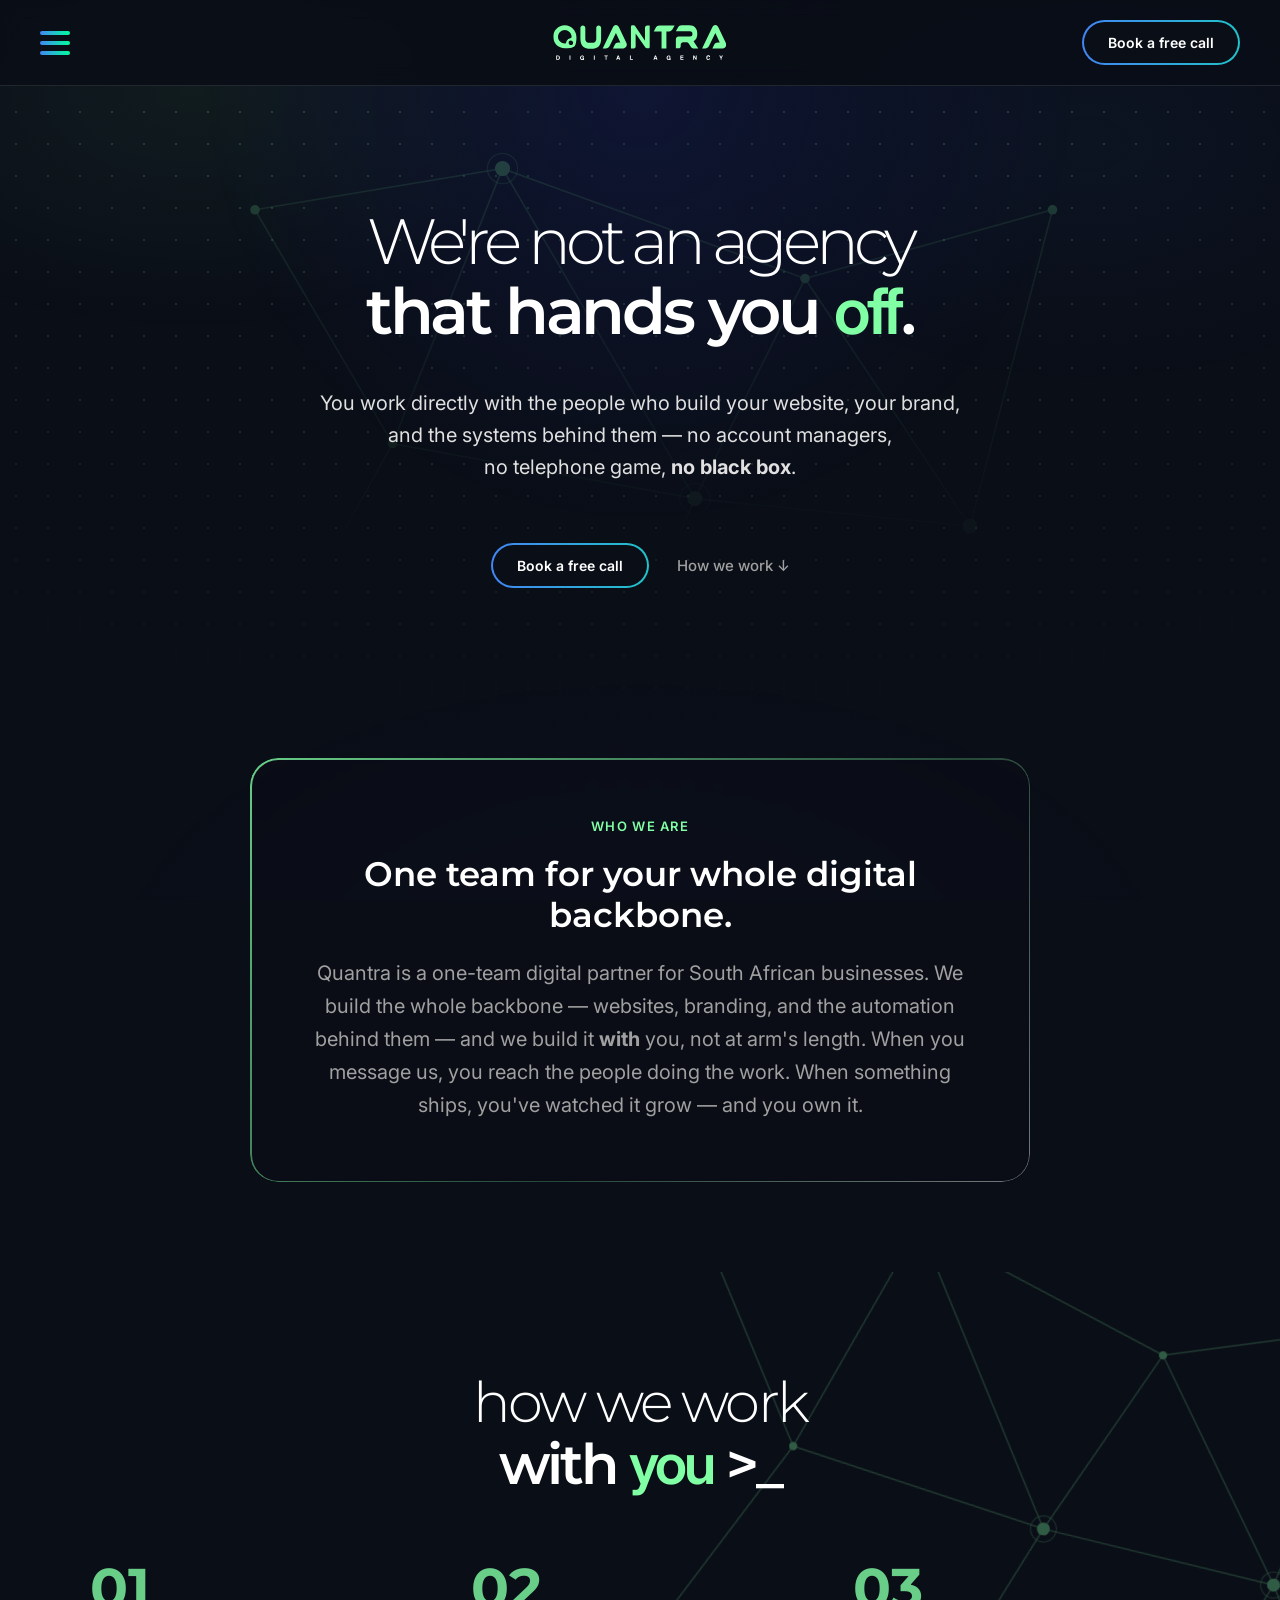
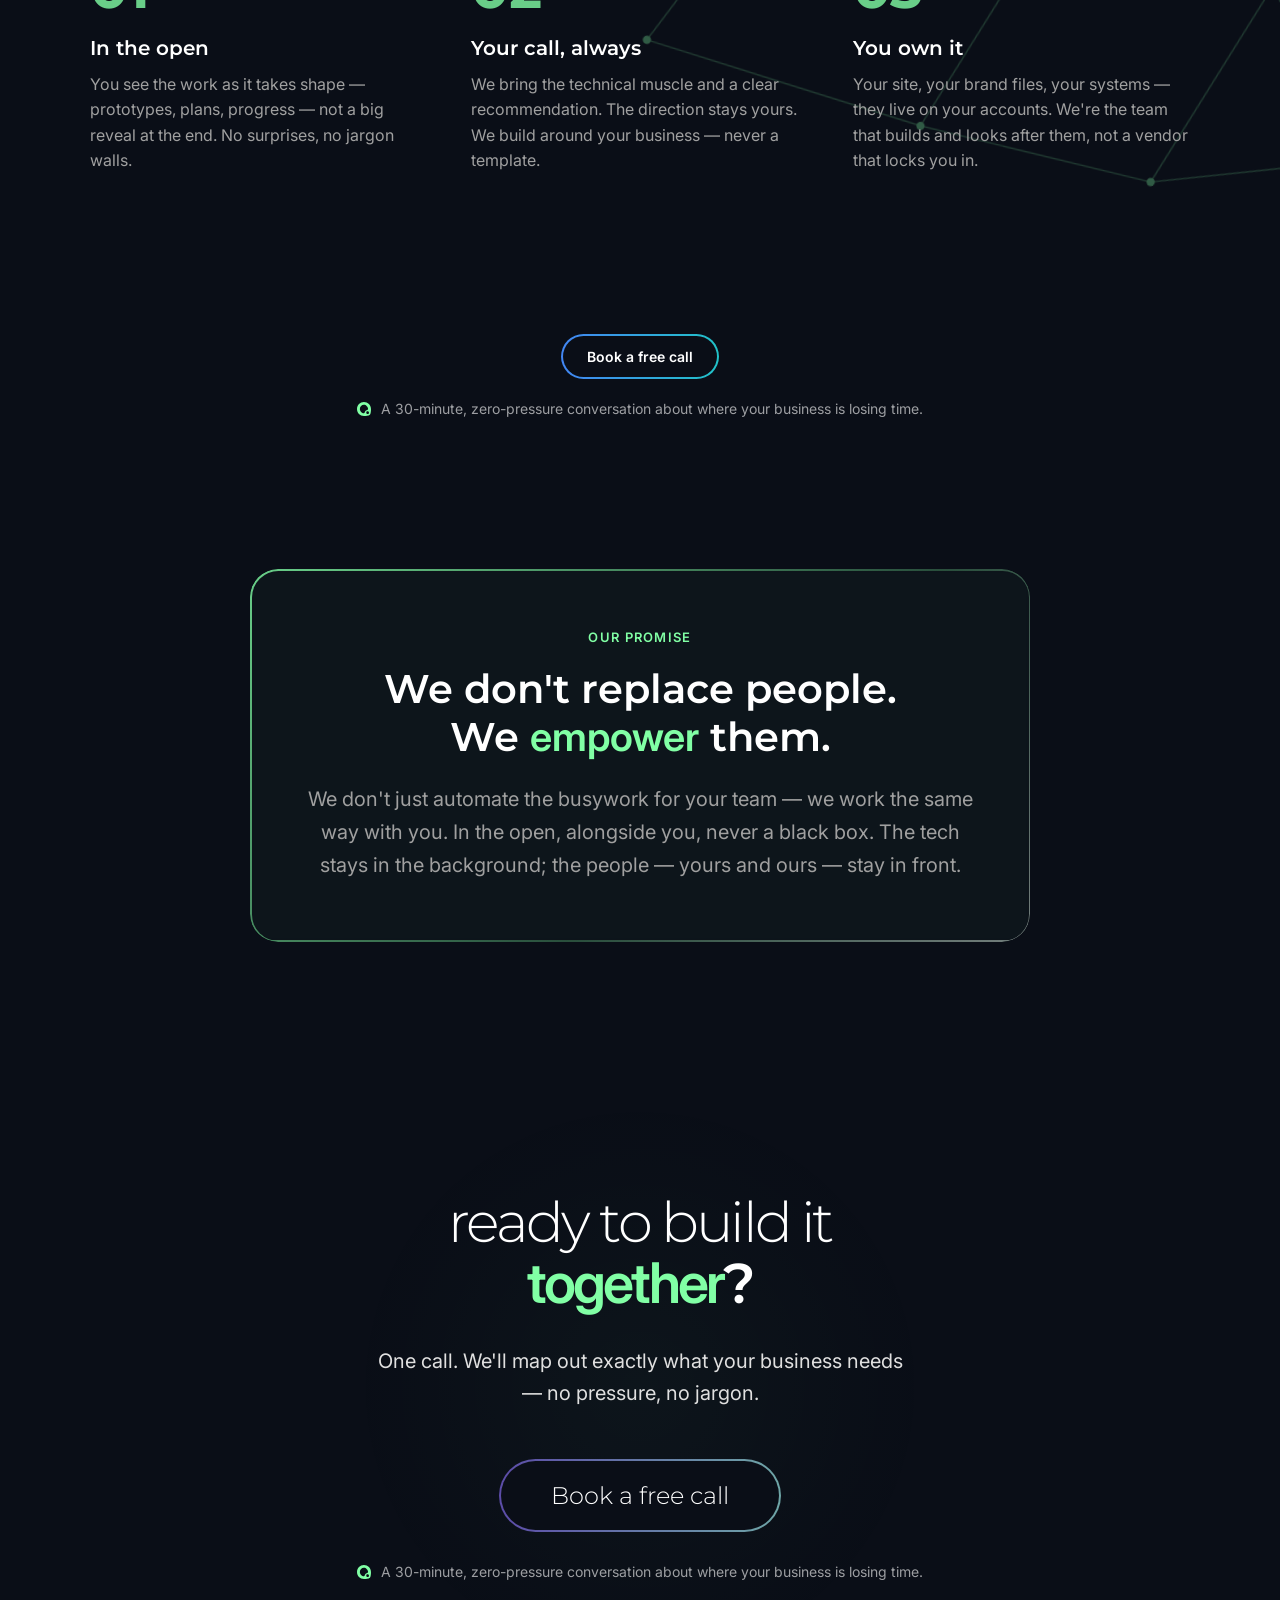
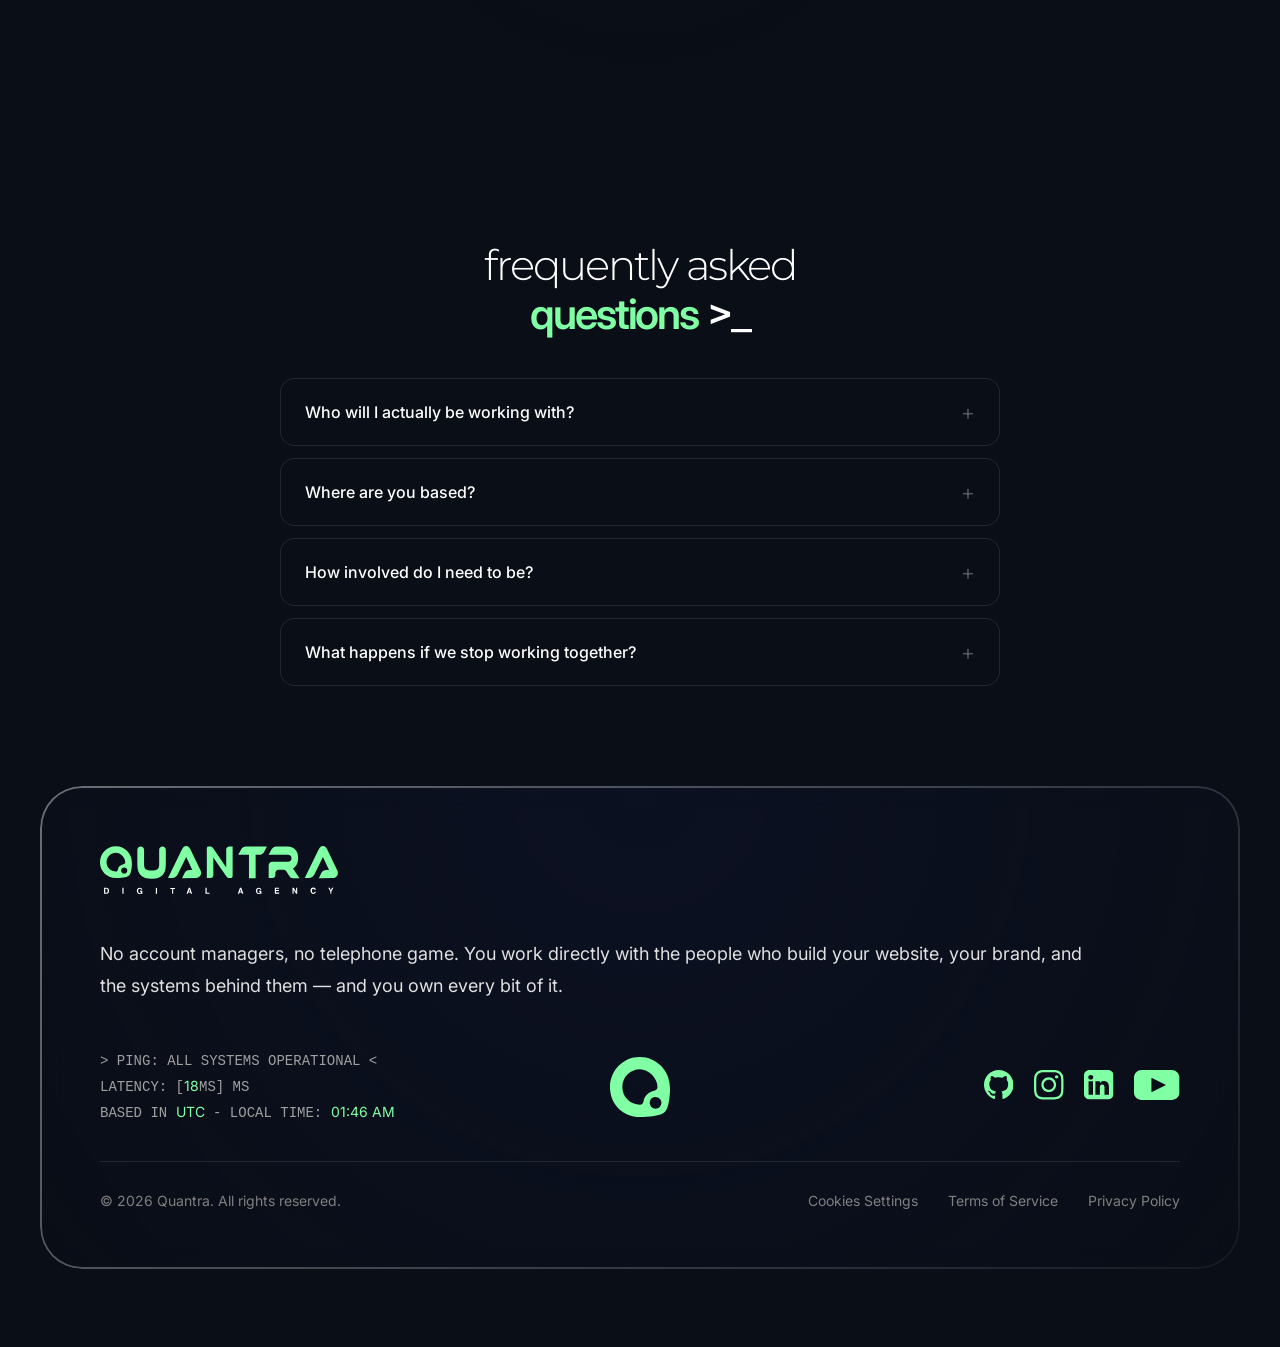
==== commit f75e4f1c: "Give each page its own footer bio, add FAQ sections Eight of ten pages carried a leftover CTA paragr" ====
--- a/pages/about.html
+++ b/pages/about.html
@@ -25,6 +25,46 @@
     <meta name="twitter:title" content="About — Quantra Digital">
     <meta name="twitter:description" content="One team that builds your whole digital backbone with you — directly, in the open, and you own everything we ship.">
     <meta name="twitter:image" content="https://quantratech.co.za/assets/brand/og-image.png">
+    <script type="application/ld+json">
+    {
+      "@context": "https://schema.org",
+      "@type": "FAQPage",
+      "mainEntity": [
+        {
+          "@type": "Question",
+          "name": "Who will I actually be working with?",
+          "acceptedAnswer": {
+            "@type": "Answer",
+            "text": "The people building your project. When you message us, you reach whoever is doing the work — not an account manager relaying it. No telephone game, no black box."
+          }
+        },
+        {
+          "@type": "Question",
+          "name": "Where are you based?",
+          "acceptedAnswer": {
+            "@type": "Answer",
+            "text": "Johannesburg, working with businesses across South Africa. Most of the work happens wherever you are — the important part is that you can always reach us."
+          }
+        },
+        {
+          "@type": "Question",
+          "name": "How involved do I need to be?",
+          "acceptedAnswer": {
+            "@type": "Answer",
+            "text": "Less than you'd fear, more than a hand-off. It starts with a 30-minute call. From there you see the work as it takes shape — prototypes, plans, progress — and you approve the direction. We bring the technical muscle and a clear recommendation. The call stays yours."
+          }
+        },
+        {
+          "@type": "Question",
+          "name": "What happens if we stop working together?",
+          "acceptedAnswer": {
+            "@type": "Answer",
+            "text": "You keep everything. Your site, your brand files, your systems already live on your accounts, in your name. There's nothing to hand back and nothing to hold over you."
+          }
+        }
+      ]
+    }
+    </script>
 </head>
 <body>
 
@@ -169,10 +209,45 @@
         </div>
     </section>
 
+    <section class="faq-section" data-screen-label="FAQ">
+        <div class="faq-container">
+            <div class="faq-heading">
+                <h2 class="empower-light">frequently asked</h2>
+                <h2 class="empower-bold"><span class="brand-green">questions</span> &gt;_</h2>
+            </div>
+            <div class="faq-list">
+                <details class="faq-item">
+                    <summary class="faq-question">Who will I actually be working with?</summary>
+                    <div class="faq-answer">
+                        <p>The people building your project. When you message us, you reach whoever is doing the work — not an account manager relaying it. No telephone game, no black box.</p>
+                    </div>
+                </details>
+                <details class="faq-item">
+                    <summary class="faq-question">Where are you based?</summary>
+                    <div class="faq-answer">
+                        <p>Johannesburg, working with businesses across South Africa. Most of the work happens wherever you are — the important part is that you can always reach us.</p>
+                    </div>
+                </details>
+                <details class="faq-item">
+                    <summary class="faq-question">How involved do I need to be?</summary>
+                    <div class="faq-answer">
+                        <p>Less than you'd fear, more than a hand-off. It starts with a 30-minute call. From there you see the work as it takes shape — prototypes, plans, progress — and you approve the direction. We bring the technical muscle and a clear recommendation. The call stays yours.</p>
+                    </div>
+                </details>
+                <details class="faq-item">
+                    <summary class="faq-question">What happens if we stop working together?</summary>
+                    <div class="faq-answer">
+                        <p>You keep everything. Your site, your brand files, your systems already live on your accounts, in your name. There's nothing to hand back and nothing to hold over you.</p>
+                    </div>
+                </details>
+            </div>
+        </div>
+    </section>
+
     <footer class="footer-section">
         <div class="footer-card">
             <img src="/assets/brand/QuantraDigital_Logo_Full.svg" alt="Quantra Logo" class="footer-logo">
-            <p class="footer-bio">One team that builds your whole digital backbone with you &mdash; high-performance websites, brand and design, and the invisible automation that ties it all together. Built for South African businesses that want to scale without the chaos.</p>
+            <p class="footer-bio">No account managers, no telephone game. You work directly with the people who build your website, your brand, and the systems behind them &mdash; and you own every bit of it.</p>
             <div class="footer-middle">
                 <div class="footer-terminal">
                     <p>&gt; PING: ALL SYSTEMS OPERATIONAL &lt;</p>
--- a/css/styles.css
+++ b/css/styles.css
@@ -2193,6 +2193,92 @@
     background: linear-gradient(90deg, rgba(var(--accent-rgb), 0.9), rgba(var(--accent-rgb), 0.55));
 }
 
+/* --- 28. CONTACT PAGE (hero + phone/email/location strip) --- */
+.contact-info-section {
+    display: flex;
+    justify-content: center;
+    padding: 0 40px 20px;
+}
+
+.contact-info-grid {
+    display: grid;
+    grid-template-columns: repeat(3, 1fr);
+    gap: 20px;
+    max-width: 1000px;
+    width: 100%;
+}
+
+.contact-info-card {
+    display: flex;
+    flex-direction: column;
+    align-items: center;
+    gap: 6px;
+    padding: 32px 24px;
+    border: 1px solid var(--border-subtle);
+    border-radius: var(--radius-infra-card);
+    background: rgba(255, 255, 255, 0.02);
+    text-align: center;
+    text-decoration: none;
+    transition: transform 0.5s cubic-bezier(0.25, 1, 0.5, 1),
+                border-color 0.5s cubic-bezier(0.25, 1, 0.5, 1),
+                box-shadow 0.5s cubic-bezier(0.25, 1, 0.5, 1);
+}
+
+a.contact-info-card:hover {
+    transform: translateY(-8px);
+    border-color: rgba(var(--accent-rgb), 0.4);
+    box-shadow: 0 12px 40px rgba(var(--accent-rgb), 0.12);
+}
+
+.contact-info-icon {
+    width: 28px;
+    height: 28px;
+    color: var(--brand-green);
+    margin-bottom: 6px;
+}
+
+.contact-info-label {
+    font-family: 'Inter', sans-serif;
+    font-size: 13px;
+    letter-spacing: 0.08em;
+    text-transform: uppercase;
+    color: var(--text-dimmer);
+}
+
+.contact-info-value {
+    font-family: 'Inter', sans-serif;
+    font-size: 17px;
+    font-weight: 500;
+    color: var(--text-light);
+    word-break: break-word;
+}
+
+a.contact-info-card:hover .contact-info-value {
+    color: var(--brand-green);
+}
+
+/* the "Based in" card isn't a link — no hover affordance */
+.contact-info-card--static {
+    cursor: default;
+}
+
+.label-optional {
+    color: var(--text-dimmer);
+    font-size: 0.85em;
+}
+
+/* --- 29. FAQ HEADING (the .faq-* accordion itself lives in Section 19) --- */
+.faq-heading {
+    text-align: center;
+    margin-bottom: 40px;
+}
+
+.faq-heading .empower-light,
+.faq-heading .empower-bold {
+    font-size: 42px;
+    line-height: 1.15;
+}
+
 /* --- 26. MOBILE RESPONSIVENESS --- */
 @media (max-width: 768px) {
 
@@ -2473,4 +2559,20 @@
     .faq-question { font-size: 15px !important; }
 
     .final-cta-section--soft { padding: 80px 20px !important; }
-}
+
+    .contact-info-section { padding: 0 20px 10px !important; }
+
+    .contact-info-grid {
+        grid-template-columns: 1fr !important;
+        gap: 14px !important;
+    }
+
+    .contact-info-card { padding: 24px 20px !important; }
+
+    .contact-info-value { font-size: 16px !important; }
+
+    .faq-heading .empower-light,
+    .faq-heading .empower-bold { font-size: 30px !important; }
+
+    .faq-heading { margin-bottom: 28px !important; }
+}
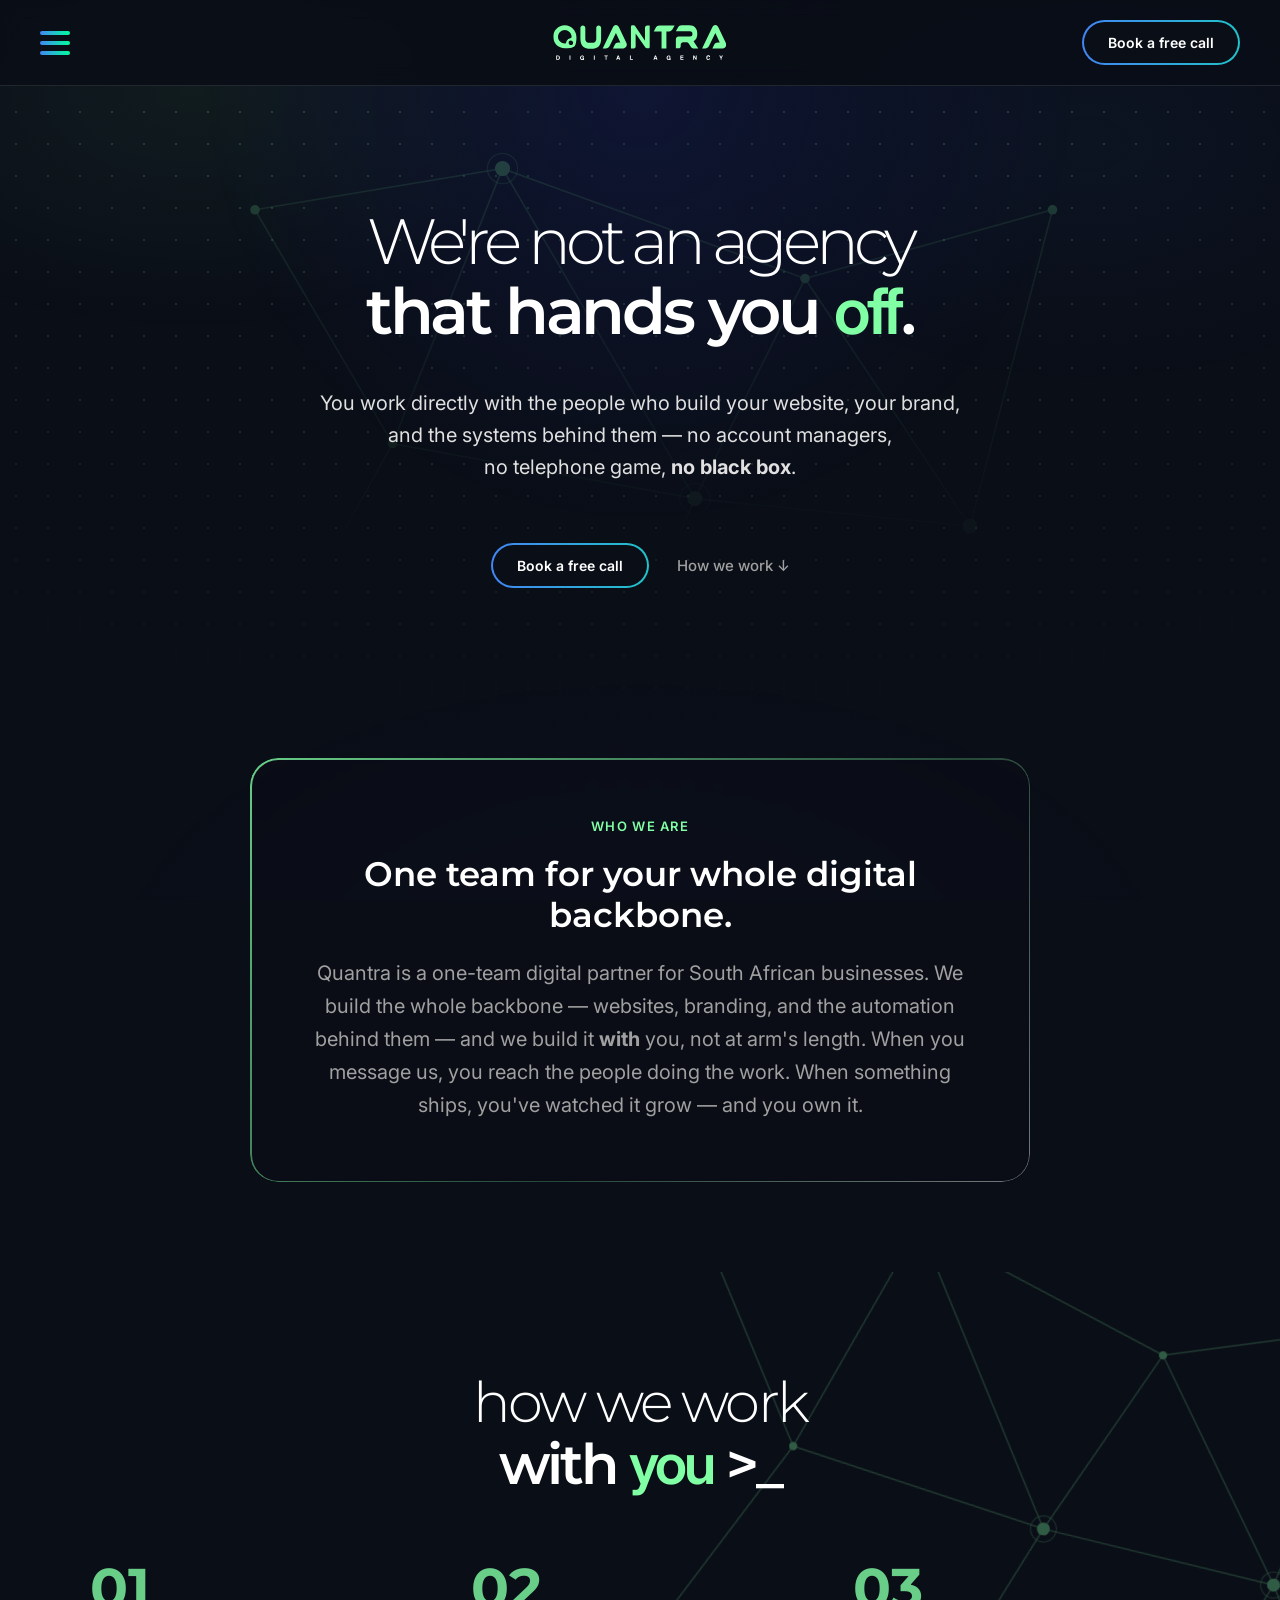
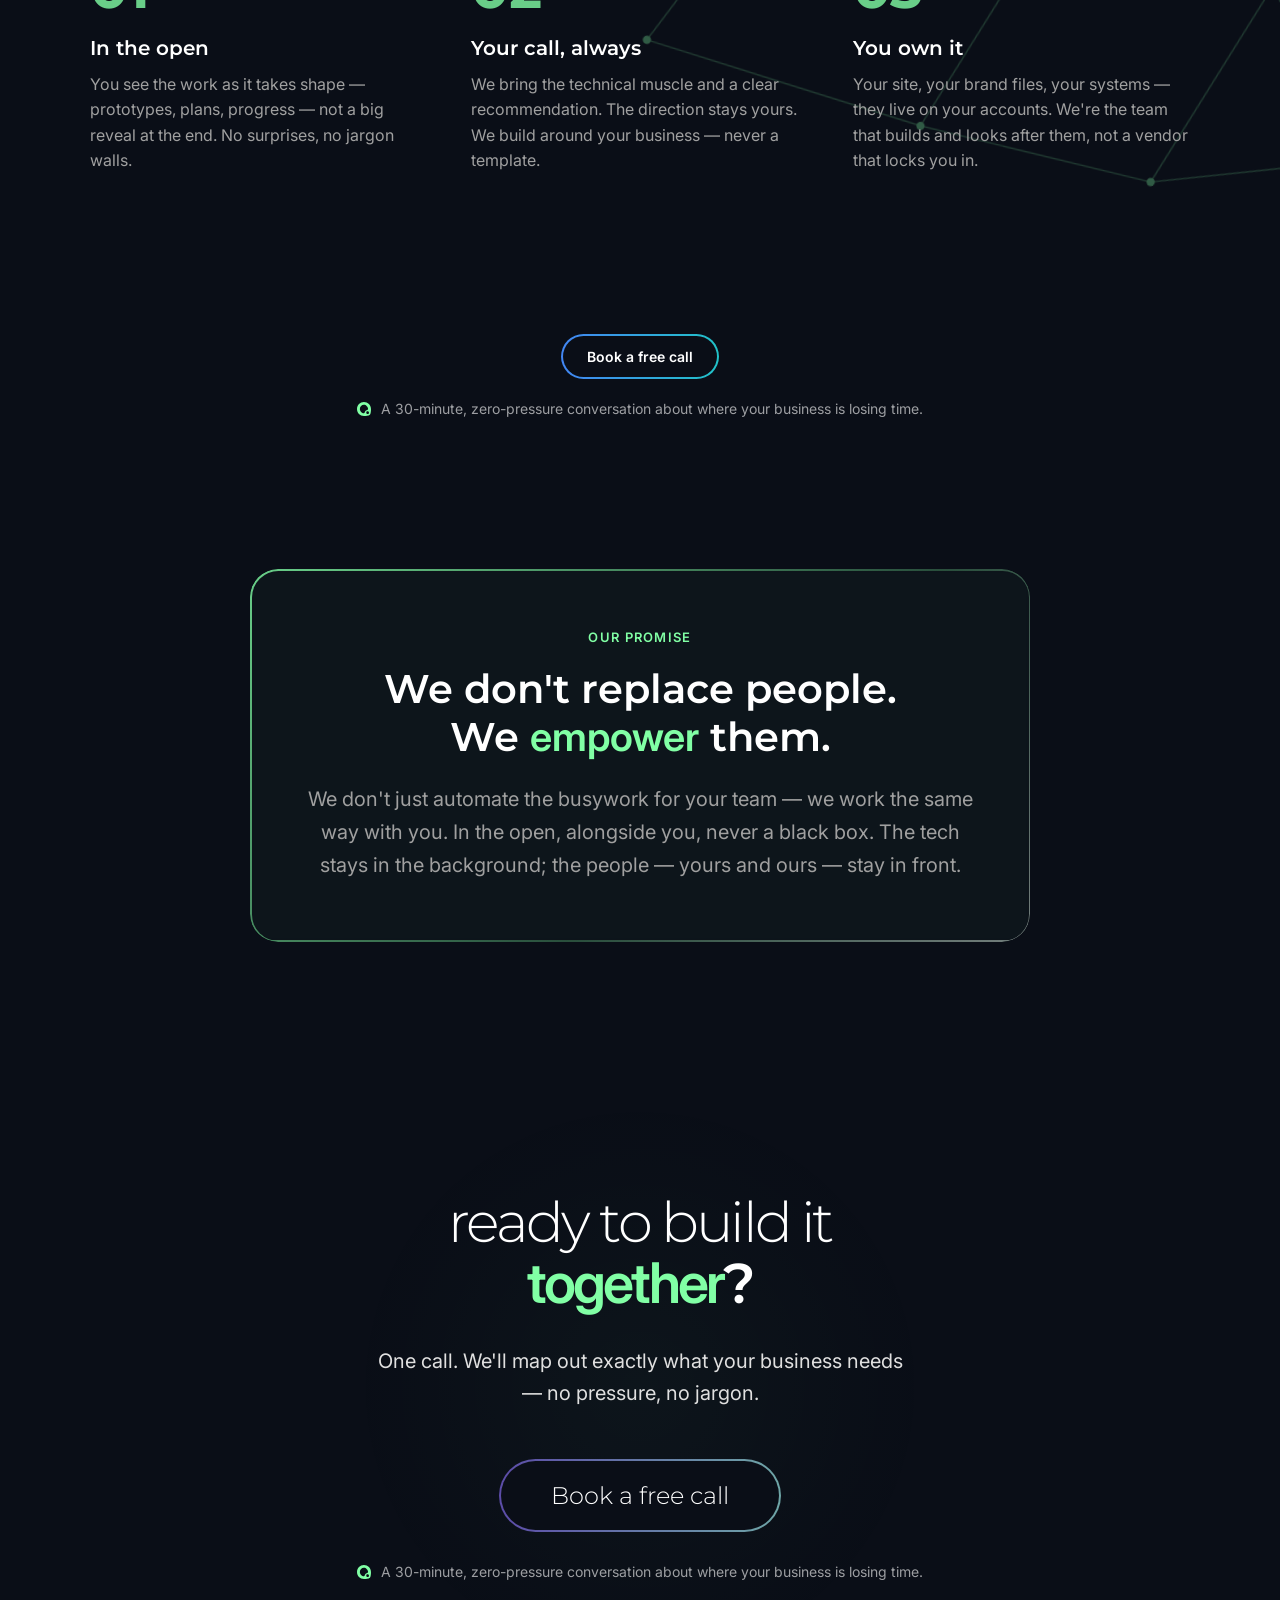
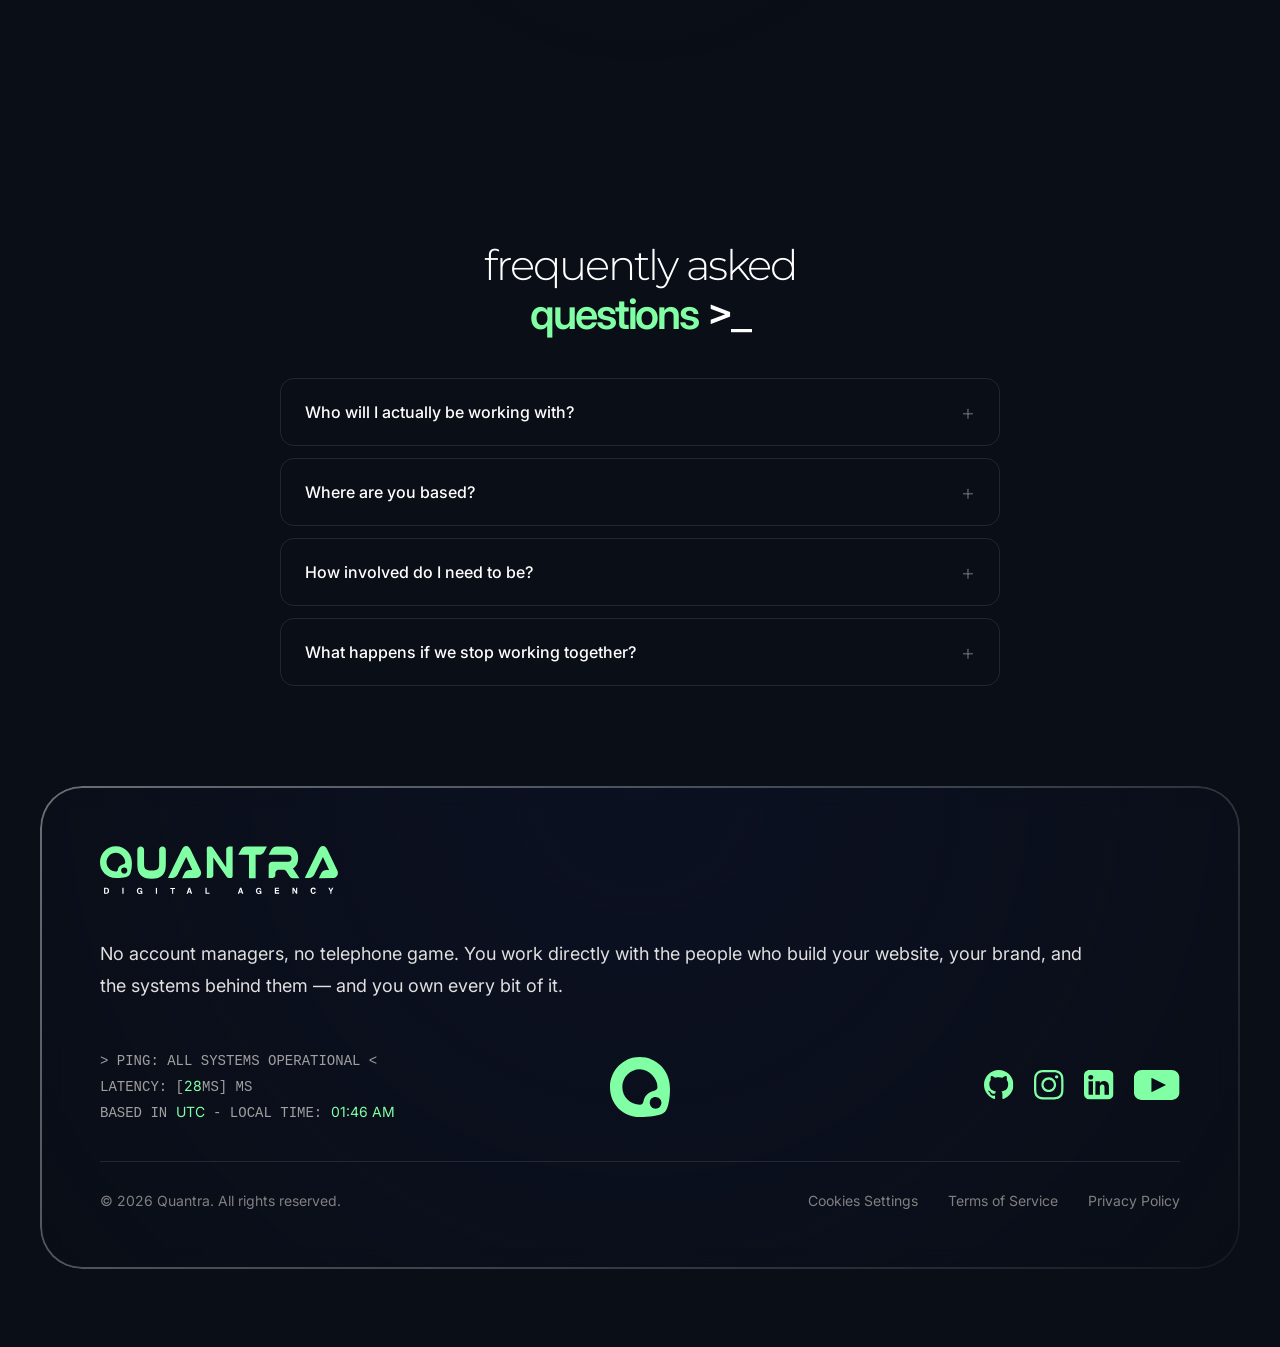
==== commit b90d84f3: "Remove the Coming Soon side-menu placeholder Drops the disabled entry from all ten pages; the menu i" ====
--- a/pages/about.html
+++ b/pages/about.html
@@ -102,9 +102,6 @@
             <a href="/about" class="terminal-link active-link">
                 <span class="prompt">&gt;_</span> <span class="link-text">About</span>
             </a>
-            <div class="terminal-link disabled">
-                <span class="prompt">&gt;_</span> <span class="link-text">Coming Soon<span class="blink">_</span></span>
-            </div>
             <a href="/contact?from=menu" class="terminal-link">
                 <span class="prompt">&gt;_</span> <span class="link-text">Book a Call</span>
             </a>
--- a/css/styles.css
+++ b/css/styles.css
@@ -2187,10 +2187,16 @@
     background-size: 1280px auto;
 }
 
-/* hero-highlight pill adopts the service accent (web-dev/design) */
+/* hero-highlight pill adopts the service accent on every service page */
+.svc-automation .hero-highlight,
 .svc-web-dev .hero-highlight,
 .svc-design .hero-highlight {
     background: linear-gradient(90deg, rgba(var(--accent-rgb), 0.9), rgba(var(--accent-rgb), 0.55));
+}
+
+/* green pill is light — flip the label to dark so it stays legible */
+.svc-automation .hero-highlight {
+    color: var(--bg-dark);
 }
 
 /* --- 28. CONTACT PAGE (hero + phone/email/location strip) --- */
